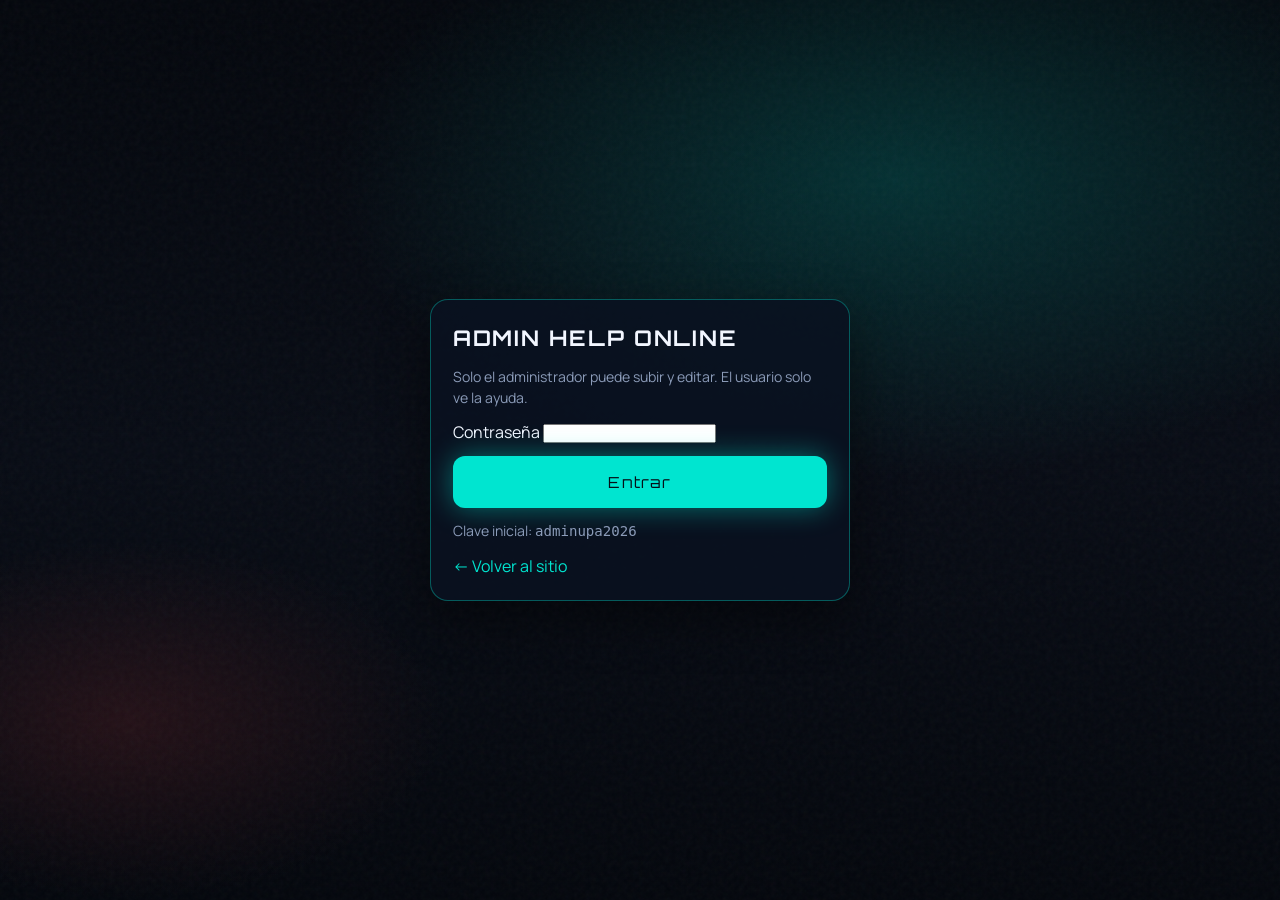
==== admin/index.html @ a43b8e7d "Admin de fichas UPA, portal seguro y catálogo dinámico Añade panel admin con alta de autos/motos/ver" ====
<!DOCTYPE html>
<html lang="es" data-theme="dark">
<head>
  <meta charset="UTF-8">
  <meta name="viewport" content="width=device-width, initial-scale=1.0">
  <meta name="robots" content="noindex,nofollow">
  <title>Admin · HELP ONLINE</title>
  <link rel="stylesheet" href="../assets/css/site.css">
  <link rel="stylesheet" href="../assets/css/admin.css">
  <script>
    (function(){try{var t=localStorage.getItem('vcdmx-theme');if(t==='warm'||t==='dark')document.documentElement.setAttribute('data-theme',t);}catch(e){}})();
  </script>
</head>
<body class="admin-body">
  <div id="loginGate" class="admin-gate">
    <form id="loginForm" class="admin-card login-card">
      <h1>ADMIN HELP ONLINE</h1>
      <p class="hint">Solo el administrador puede subir y editar. El usuario solo ve la ayuda.</p>
      <label>Contraseña
        <input type="password" id="loginPass" autocomplete="current-password" required>
      </label>
      <button type="submit" class="btn btn-primary">Entrar</button>
      <p class="hint">Clave inicial: <code>adminupa2026</code></p>
      <a class="back-quiet" href="../">← Volver al sitio</a>
    </form>
  </div>

  <div id="adminApp" class="admin-app" hidden>
    <header class="admin-top">
      <div>
        <strong>Panel administrador</strong>
        <span>Autos/Motos → marca → modelo → versión (+ fotos + EEPROM)</span>
      </div>
      <div class="admin-top-actions">
        <button type="button" id="btnExport" class="btn btn-ghost">Exportar JSON</button>
        <button type="button" id="btnLogout" class="btn btn-ghost">Salir</button>
      </div>
    </header>

    <main class="admin-grid">
      <section class="admin-card">
        <h2>Agregar / actualizar ficha</h2>
        <form id="entryForm" class="admin-form">
          <div class="form-row">
            <label>Categoría
              <select id="fCategory" required>
                <option value="autos">AUTOS</option>
                <option value="motos">MOTOS</option>
              </select>
            </label>
            <label>Marca
              <input id="fBrand" required placeholder="Ford">
            </label>
          </div>
          <div class="form-row">
            <label>Modelo
              <input id="fModel" required placeholder="Territory">
            </label>
            <label>Versión
              <input id="fVersion" required value="Base" placeholder="Base / 2022 / Otra">
            </label>
          </div>
          <div class="form-row">
            <label>EEPROM
              <input id="fEeprom" placeholder="93C56">
            </label>
            <label>Programador
              <input id="fProgrammer" value="UPA USB" placeholder="UPA USB">
            </label>
          </div>
          <label>Tipo
            <input id="fType" value="SERIAL EEPROM" placeholder="SERIAL EEPROM">
          </label>
          <label>Notas (una por línea)
            <textarea id="fNotes" rows="4" placeholder="Nota 1"></textarea>
          </label>
          <div class="photo-grid">
            <label>1 · Tablero
              <input type="file" id="pDashboard" accept="image/*">
              <img id="prevDashboard" class="preview" alt="">
            </label>
            <label>2 · Conexión
              <input type="file" id="pConnection" accept="image/*">
              <img id="prevConnection" class="preview" alt="">
            </label>
            <label>3 · Conexión encendido
              <input type="file" id="pIgnition" accept="image/*">
              <img id="prevIgnition" class="preview" alt="">
            </label>
          </div>
          <div class="form-actions">
            <button type="submit" class="btn btn-primary">Guardar en catálogo</button>
            <button type="button" id="btnClear" class="btn btn-ghost">Limpiar</button>
          </div>
          <p id="formMsg" class="form-msg" hidden></p>
        </form>
      </section>

      <section class="admin-card">
        <h2>Catálogo</h2>
        <p class="muted">Si el modelo ya existe, se agrega otra versión automáticamente.</p>
        <div id="catalogTree" class="catalog-tree"></div>
        <hr>
        <h3>Cambiar contraseña</h3>
        <form id="passForm" class="admin-form compact">
          <label>Nueva contraseña
            <input type="password" id="newPass" minlength="6" required>
          </label>
          <button type="submit" class="btn btn-ghost">Actualizar clave</button>
        </form>
        <p class="muted tiny">Exporta JSON y reemplaza <code>data/catalog.json</code> en el hosting para respaldo.</p>
      </section>
    </main>
  </div>

  <script src="../assets/js/catalog.js"></script>
  <script src="../assets/js/admin.js"></script>
</body>
</html>
---- assets/css/site.css ----
/* VELOCÍMETROS CDMX — Design System */
@import url('https://fonts.googleapis.com/css2?family=Bebas+Neue&family=Manrope:wght@400;500;600;700;800&family=Orbitron:wght@600;700;800&display=swap');

:root,
[data-theme="dark"] {
  --bg-deep: #03060c;
  --bg: #070b14;
  --bg-elevated: #0d1524;
  --bg-panel: rgba(10, 18, 32, 0.88);
  --bg-panel-solid: #101a2c;
  --line: rgba(0, 229, 208, 0.35);
  --line-strong: #00e5d0;
  --accent: #00e5d0;
  --accent-soft: rgba(0, 229, 208, 0.14);
  --accent-glow: rgba(0, 229, 208, 0.45);
  --accent-2: #ff4d4d;
  --accent-2-soft: rgba(255, 77, 77, 0.18);
  --text: #f2f6ff;
  --text-muted: #8b9bb8;
  --text-dim: #5c6b86;
  --gold: #ffd166;
  --shadow: 0 18px 50px rgba(0, 0, 0, 0.45);
  --radius: 18px;
  --radius-sm: 12px;
  --font-display: "Orbitron", "Bebas Neue", sans-serif;
  --font-body: "Manrope", system-ui, sans-serif;
  --header-grad: linear-gradient(135deg, #ffffff 0%, #c8fff8 45%, #00e5d0 100%);
  --surface-grad: linear-gradient(160deg, rgba(0, 229, 208, 0.08), transparent 55%),
    linear-gradient(180deg, #101a2c, #070b14);
  --hero-overlay: radial-gradient(ellipse 80% 60% at 70% 20%, rgba(0, 229, 208, 0.18), transparent 55%),
    radial-gradient(ellipse 50% 40% at 10% 80%, rgba(255, 77, 77, 0.12), transparent 50%),
    linear-gradient(180deg, #03060c 0%, #070b14 50%, #03060c 100%);
  --noise-opacity: 0.04;
  --scrollbar: #00e5d0;
}

[data-theme="warm"] {
  --bg-deep: #120a06;
  --bg: #1a100a;
  --bg-elevated: #26180f;
  --bg-panel: rgba(36, 22, 12, 0.9);
  --bg-panel-solid: #2a1a10;
  --line: rgba(240, 160, 75, 0.4);
  --line-strong: #f0a04b;
  --accent: #f0a04b;
  --accent-soft: rgba(240, 160, 75, 0.16);
  --accent-glow: rgba(240, 160, 75, 0.42);
  --accent-2: #e85d4c;
  --accent-2-soft: rgba(232, 93, 76, 0.2);
  --text: #fff4e8;
  --text-muted: #c4a88a;
  --text-dim: #8a6f55;
  --gold: #ffc857;
  --shadow: 0 18px 50px rgba(0, 0, 0, 0.5);
  --header-grad: linear-gradient(135deg, #fff8ef 0%, #ffd9a8 40%, #f0a04b 100%);
  --surface-grad: linear-gradient(160deg, rgba(240, 160, 75, 0.1), transparent 55%),
    linear-gradient(180deg, #2a1a10, #1a100a);
  --hero-overlay: radial-gradient(ellipse 80% 60% at 70% 15%, rgba(240, 160, 75, 0.22), transparent 55%),
    radial-gradient(ellipse 45% 35% at 15% 85%, rgba(232, 93, 76, 0.16), transparent 50%),
    linear-gradient(180deg, #120a06 0%, #1a100a 50%, #120a06 100%);
  --noise-opacity: 0.05;
  --scrollbar: #f0a04b;
}

*,
*::before,
*::after {
  box-sizing: border-box;
  margin: 0;
  padding: 0;
}

html {
  scroll-behavior: smooth;
}

body {
  min-height: 100vh;
  font-family: var(--font-body);
  background: var(--bg);
  color: var(--text);
  line-height: 1.5;
  overflow-x: hidden;
  transition: background 0.35s ease, color 0.35s ease;
}

body::before {
  content: "";
  position: fixed;
  inset: 0;
  z-index: -2;
  background: var(--hero-overlay);
  pointer-events: none;
}

body::after {
  content: "";
  position: fixed;
  inset: 0;
  z-index: -1;
  opacity: var(--noise-opacity);
  pointer-events: none;
  background-image: url("data:image/svg+xml,%3Csvg viewBox='0 0 200 200' xmlns='http://www.w3.org/2000/svg'%3E%3Cfilter id='n'%3E%3CfeTurbulence type='fractalNoise' baseFrequency='0.85' numOctaves='3' stitchTiles='stitch'/%3E%3C/filter%3E%3Crect width='100%25' height='100%25' filter='url(%23n)'/%3E%3C/svg%3E");
}

img {
  max-width: 100%;
  display: block;
}

a {
  color: inherit;
}

/* Top bar */
.topbar {
  position: sticky;
  top: 0;
  z-index: 100;
  display: flex;
  align-items: center;
  justify-content: space-between;
  flex-wrap: wrap;
  gap: 10px 12px;
  padding: 12px 18px;
  background: color-mix(in srgb, var(--bg-deep) 82%, transparent);
  backdrop-filter: blur(14px);
  border-bottom: 1px solid color-mix(in srgb, var(--line) 55%, transparent);
}

.brand-lockup {
  display: flex;
  flex-direction: row;
  align-items: center;
  gap: 12px;
  text-decoration: none;
  min-width: 0;
}

.brand-logo-wrap {
  flex-shrink: 0;
  width: 52px;
  height: 52px;
  border-radius: 14px;
  padding: 3px;
  background:
    linear-gradient(145deg, color-mix(in srgb, var(--accent) 55%, #fff), var(--accent-2)),
    var(--bg-elevated);
  box-shadow:
    0 0 0 1px color-mix(in srgb, var(--accent) 35%, transparent),
    0 0 22px var(--accent-glow);
  overflow: hidden;
}

.brand-logo {
  width: 100%;
  height: 100%;
  object-fit: cover;
  object-position: center;
  border-radius: 11px;
  background: #050505;
  display: block;
}

.brand-text {
  display: flex;
  flex-direction: column;
  gap: 2px;
  min-width: 0;
}

.brand-lockup .brand-name {
  font-family: var(--font-display);
  font-size: clamp(0.78rem, 2.2vw, 1.02rem);
  letter-spacing: 0.1em;
  background: var(--header-grad);
  -webkit-background-clip: text;
  background-clip: text;
  color: transparent;
  white-space: nowrap;
  overflow: hidden;
  text-overflow: ellipsis;
}

.brand-lockup .brand-tag {
  font-size: 0.62rem;
  letter-spacing: 0.1em;
  text-transform: uppercase;
  color: var(--text-dim);
  white-space: nowrap;
  overflow: hidden;
  text-overflow: ellipsis;
}

.topbar-controls {
  display: inline-flex;
  align-items: center;
  gap: 8px;
  flex-shrink: 0;
  margin-left: auto;
}

.theme-switch,
.lang-switch {
  display: inline-flex;
  align-items: center;
  gap: 4px;
  padding: 4px;
  border: 1px solid var(--line);
  border-radius: 999px;
  background: var(--bg-elevated);
  flex-shrink: 0;
}

.lang-switch .theme-btn {
  min-width: 40px;
  padding: 8px 10px;
}

.theme-btn {
  appearance: none;
  border: 0;
  background: transparent;
  color: var(--text-muted);
  font-family: var(--font-body);
  font-size: 0.72rem;
  font-weight: 700;
  letter-spacing: 0.08em;
  text-transform: uppercase;
  padding: 8px 12px;
  border-radius: 999px;
  cursor: pointer;
  transition: 0.25s ease;
}

.theme-btn[aria-pressed="true"] {
  background: var(--accent);
  color: #061018;
  box-shadow: 0 0 18px var(--accent-glow);
}

.theme-btn:hover:not([aria-pressed="true"]) {
  color: var(--text);
}

/* Breadcrumbs */
.breadcrumbs {
  display: flex;
  flex-wrap: wrap;
  align-items: center;
  gap: 8px 10px;
  padding: 14px 18px 0;
  max-width: 1200px;
  margin: 0 auto;
  font-size: 0.82rem;
  color: var(--text-dim);
}

.breadcrumbs a {
  color: var(--accent);
  text-decoration: none;
  font-weight: 600;
  transition: color 0.2s;
}

.breadcrumbs a:hover {
  color: var(--text);
}

.breadcrumbs .sep {
  opacity: 0.45;
  user-select: none;
}

.breadcrumbs .current {
  color: var(--text-muted);
  font-weight: 600;
}

.back-row {
  max-width: 1200px;
  margin: 10px auto 0;
  padding: 0 18px;
}

.back-link {
  display: inline-flex;
  align-items: center;
  gap: 8px;
  padding: 10px 14px;
  border-radius: 999px;
  border: 1px solid var(--line);
  background: var(--accent-soft);
  color: var(--accent);
  text-decoration: none;
  font-size: 0.85rem;
  font-weight: 700;
  letter-spacing: 0.04em;
  transition: 0.25s ease;
}

.back-link:hover {
  background: var(--accent);
  color: #061018;
  border-color: var(--accent);
}

/* Page shell */
.page {
  width: min(1100px, calc(100% - 32px));
  margin: 0 auto;
  padding: 28px 0 48px;
}

.page-hero {
  text-align: center;
  margin-bottom: 28px;
  animation: rise 0.7s ease both;
}

.page-hero .eyebrow {
  display: inline-block;
  margin-bottom: 10px;
  font-size: 0.75rem;
  letter-spacing: 0.28em;
  text-transform: uppercase;
  color: var(--accent);
}

.page-hero h1 {
  font-family: var(--font-display);
  font-size: clamp(2.4rem, 8vw, 4.6rem);
  letter-spacing: 0.08em;
  line-height: 0.95;
  background: var(--header-grad);
  -webkit-background-clip: text;
  background-clip: text;
  color: transparent;
}

.page-hero p {
  margin-top: 12px;
  color: var(--text-muted);
  font-size: clamp(0.95rem, 2.5vw, 1.1rem);
  max-width: 36rem;
  margin-left: auto;
  margin-right: auto;
}

/* Home specific */
.home-hero {
  position: relative;
  min-height: min(78vh, 720px);
  display: grid;
  align-items: end;
  overflow: hidden;
  border-bottom: 1px solid color-mix(in srgb, var(--line) 50%, transparent);
}

.home-hero-media {
  position: absolute;
  inset: 0;
  z-index: 0;
}

.home-hero-media img {
  width: 100%;
  height: 100%;
  object-fit: cover;
  object-position: center 35%;
  filter: saturate(1.05) contrast(1.05);
  transform: scale(1.04);
  animation: kenburns 18s ease-in-out infinite alternate;
}

.home-hero-media::after {
  content: "";
  position: absolute;
  inset: 0;
  background:
    linear-gradient(90deg, color-mix(in srgb, var(--bg-deep) 92%, transparent) 0%, color-mix(in srgb, var(--bg-deep) 35%, transparent) 48%, color-mix(in srgb, var(--bg-deep) 75%, transparent) 100%),
    linear-gradient(180deg, transparent 20%, var(--bg-deep) 100%);
}

.home-hero-content {
  position: relative;
  z-index: 1;
  width: min(1100px, calc(100% - 32px));
  margin: 0 auto;
  padding: 48px 0 40px;
  animation: rise 0.85s ease both;
}

.home-hero-content .brand-mega {
  font-family: var(--font-display);
  font-size: clamp(2.6rem, 9vw, 5.2rem);
  letter-spacing: 0.06em;
  line-height: 0.92;
  background: var(--header-grad);
  -webkit-background-clip: text;
  background-clip: text;
  color: transparent;
  margin-bottom: 14px;
}

.home-hero-content .lead {
  max-width: 28rem;
  color: var(--text-muted);
  font-size: clamp(1rem, 2.4vw, 1.15rem);
  margin-bottom: 26px;
}

.cta-row {
  display: flex;
  flex-wrap: wrap;
  gap: 12px;
}

.btn {
  display: inline-flex;
  align-items: center;
  justify-content: center;
  gap: 10px;
  min-height: 52px;
  padding: 0 22px;
  border-radius: 14px;
  border: 1px solid transparent;
  text-decoration: none;
  font-family: var(--font-display);
  font-size: 0.95rem;
  letter-spacing: 0.14em;
  cursor: pointer;
  transition: 0.28s ease;
}

.btn-primary {
  background: var(--accent);
  color: #061018;
  box-shadow: 0 0 28px var(--accent-glow);
}

.btn-primary:hover {
  transform: translateY(-2px) scale(1.02);
  filter: brightness(1.05);
}

.btn-ghost {
  background: transparent;
  border-color: var(--line);
  color: var(--text);
}

.btn-ghost:hover {
  border-color: var(--accent);
  color: var(--accent);
  background: var(--accent-soft);
}

/* Search */
.toolbar {
  display: flex;
  flex-wrap: wrap;
  gap: 12px;
  align-items: center;
  justify-content: space-between;
  margin-bottom: 18px;
}

.search-wrap {
  position: relative;
  flex: 1 1 240px;
  max-width: 420px;
}

.search-wrap input {
  width: 100%;
  min-height: 48px;
  padding: 12px 14px 12px 42px;
  border-radius: 14px;
  border: 1px solid var(--line);
  background: var(--bg-panel);
  color: var(--text);
  font-family: var(--font-body);
  font-size: 0.95rem;
  outline: none;
  transition: 0.25s ease;
}

.search-wrap input:focus {
  border-color: var(--accent);
  box-shadow: 0 0 0 3px var(--accent-soft);
}

.search-wrap .icon {
  position: absolute;
  left: 14px;
  top: 50%;
  transform: translateY(-50%);
  color: var(--text-dim);
  pointer-events: none;
}

.count-chip {
  font-size: 0.8rem;
  color: var(--text-dim);
  letter-spacing: 0.06em;
}

/* Menu grids */
.menu-grid {
  display: grid;
  grid-template-columns: repeat(auto-fill, minmax(min(100%, 220px), 1fr));
  gap: 14px;
}

.menu-card {
  position: relative;
  display: flex;
  flex-direction: column;
  justify-content: space-between;
  min-height: 110px;
  padding: 20px 18px;
  text-decoration: none;
  border-radius: var(--radius);
  border: 1px solid var(--line);
  background: var(--surface-grad);
  box-shadow: var(--shadow);
  overflow: hidden;
  transition: 0.3s ease;
  animation: rise 0.55s ease both;
}

.menu-card::before {
  content: "";
  position: absolute;
  top: 0;
  left: 0;
  width: 28px;
  height: 28px;
  border-top: 2px solid var(--accent-2);
  border-left: 2px solid var(--accent-2);
  opacity: 0.85;
}

.menu-card::after {
  content: "";
  position: absolute;
  right: 0;
  bottom: 0;
  width: 28px;
  height: 28px;
  border-right: 2px solid var(--accent);
  border-bottom: 2px solid var(--accent);
  opacity: 0.7;
}

.menu-card:hover,
.menu-card:focus-visible {
  transform: translateY(-4px);
  border-color: var(--line-strong);
  box-shadow: 0 0 0 1px var(--accent), 0 16px 40px var(--accent-glow);
}

.menu-card .label {
  font-family: var(--font-display);
  font-size: clamp(1.15rem, 3vw, 1.45rem);
  letter-spacing: 0.1em;
  color: var(--text);
}

.menu-card .meta {
  margin-top: 10px;
  font-size: 0.78rem;
  letter-spacing: 0.12em;
  text-transform: uppercase;
  color: var(--accent);
}

.menu-card.is-disabled {
  opacity: 0.55;
  cursor: default;
  pointer-events: none;
}

.menu-card.is-hidden {
  display: none;
}

.home-sections {
  width: min(1100px, calc(100% - 32px));
  margin: 0 auto;
  padding: 40px 0 20px;
}

.section-block {
  margin-bottom: 36px;
  animation: rise 0.7s ease both;
}

.section-block h2 {
  font-family: var(--font-display);
  font-size: clamp(1.3rem, 3.5vw, 1.8rem);
  letter-spacing: 0.12em;
  margin-bottom: 8px;
}

.section-block > p {
  color: var(--text-muted);
  margin-bottom: 18px;
  max-width: 40rem;
}

.info-strip {
  display: grid;
  grid-template-columns: repeat(auto-fit, minmax(180px, 1fr));
  gap: 12px;
  margin-top: 8px;
}

.info-item {
  padding: 18px 16px;
  border-radius: var(--radius-sm);
  border: 1px solid color-mix(in srgb, var(--line) 70%, transparent);
  background: var(--bg-panel);
}

.info-item strong {
  display: block;
  font-family: var(--font-display);
  letter-spacing: 0.1em;
  font-size: 0.95rem;
  color: var(--accent);
  margin-bottom: 6px;
}

.info-item span {
  color: var(--text-muted);
  font-size: 0.9rem;
}

.empty-state {
  display: none;
  text-align: center;
  padding: 36px 16px;
  color: var(--text-muted);
  border: 1px dashed var(--line);
  border-radius: var(--radius);
}

.empty-state.visible {
  display: block;
}

/* Site footer / maker credit */
.site-footer {
  margin-top: auto;
  padding: 28px 18px 40px;
  color: var(--text-dim);
  font-size: 0.82rem;
  border-top: 1px solid color-mix(in srgb, var(--line) 40%, transparent);
}

.site-footer a {
  color: var(--accent);
  text-decoration: none;
}

.maker-credit {
  width: min(720px, 100%);
  margin: 0 auto;
  display: flex;
  align-items: center;
  justify-content: center;
  gap: 16px;
  padding: 18px 16px;
  border-radius: 20px;
  border: 1px solid color-mix(in srgb, var(--line) 65%, transparent);
  background:
    radial-gradient(circle at 20% 20%, color-mix(in srgb, var(--accent) 16%, transparent), transparent 45%),
    radial-gradient(circle at 85% 80%, color-mix(in srgb, var(--accent-2) 14%, transparent), transparent 40%),
    var(--bg-panel);
  box-shadow: var(--shadow);
  text-align: left;
}

.maker-logo {
  width: clamp(88px, 18vw, 120px);
  height: auto;
  border-radius: 16px;
  background: #050505;
  box-shadow:
    0 0 0 1px color-mix(in srgb, var(--accent) 30%, transparent),
    0 0 28px var(--accent-glow);
  flex-shrink: 0;
}

.maker-copy {
  min-width: 0;
}

.maker-eyebrow {
  font-size: 0.72rem;
  letter-spacing: 0.18em;
  text-transform: uppercase;
  color: var(--accent);
  margin-bottom: 4px;
}

.maker-name {
  font-family: var(--font-display);
  font-size: clamp(0.95rem, 2.6vw, 1.25rem);
  letter-spacing: 0.06em;
  color: var(--text);
  line-height: 1.15;
  margin-bottom: 6px;
}

.maker-note {
  color: var(--text-muted);
  font-size: 0.78rem;
  line-height: 1.4;
}


.maker-credit--hero {
  width: min(820px, 100%);
  margin-top: 8px;
  padding: 22px 18px;
}

.maker-credit--hero .maker-logo {
  width: clamp(110px, 22vw, 150px);
}

.maker-spotlight strong {
  color: var(--accent);
}

/* Home maker seal */
.maker-seal {
  display: inline-flex;
  align-items: center;
  gap: 12px;
  margin-bottom: 16px;
  padding: 8px 14px 8px 8px;
  border-radius: 999px;
  border: 1px solid color-mix(in srgb, var(--line) 70%, transparent);
  background: color-mix(in srgb, var(--bg-deep) 72%, transparent);
  backdrop-filter: blur(10px);
  box-shadow: 0 0 24px var(--accent-glow);
  animation: rise 0.7s ease both;
}

.maker-seal img {
  width: 44px;
  height: 44px;
  border-radius: 50%;
  object-fit: cover;
  background: #050505;
  box-shadow: 0 0 0 2px color-mix(in srgb, var(--accent) 50%, transparent);
}

.maker-seal span {
  font-size: 0.72rem;
  font-weight: 700;
  letter-spacing: 0.12em;
  text-transform: uppercase;
  color: var(--text);
  max-width: 16rem;
}

.side-logo--img {
  display: inline-block;
  width: clamp(72px, 12vw, 110px);
  padding: 0;
  border: 0;
  background: transparent;
  box-shadow: none;
}

.side-logo--img img {
  width: 100%;
  height: auto;
  border-radius: 16px;
  background: #050505;
  box-shadow:
    0 0 0 1px color-mix(in srgb, var(--accent) 35%, transparent),
    0 0 24px var(--accent-glow);
}

/* Detail / tech page extras used by MT-09 */
.detail-shell {
  width: min(1400px, calc(100% - 24px));
  margin: 0 auto;
  padding-bottom: 40px;
}

.detail-header {
  position: relative;
  text-align: center;
  padding: 18px 8px 22px;
}

.detail-header .side-logo {
  position: absolute;
  left: 0;
  top: 8px;
  font-family: var(--font-display);
  font-size: clamp(0.85rem, 2vw, 1.15rem);
  letter-spacing: 0.08em;
  line-height: 1.05;
  text-align: left;
  color: var(--text);
  text-decoration: none;
}

.detail-header .brand-mark {
  position: absolute;
  right: 0;
  top: 0;
}

.detail-header .brand-mark img {
  width: clamp(72px, 12vw, 118px);
  height: auto;
  filter: drop-shadow(0 0 12px var(--accent-glow));
}

.detail-header h1 {
  font-family: var(--font-display);
  font-size: clamp(2rem, 7vw, 4.8rem);
  letter-spacing: 0.08em;
  background: var(--header-grad);
  -webkit-background-clip: text;
  background-clip: text;
  color: transparent;
  padding: 0 90px;
}

.detail-header .subtitle {
  margin-top: 8px;
  color: var(--accent);
  letter-spacing: 0.28em;
  font-size: clamp(0.7rem, 2vw, 0.95rem);
}

.detail-main {
  display: grid;
  grid-template-columns: minmax(240px, 320px) 1fr;
  gap: 18px;
  align-items: stretch;
}

.tech-stack {
  display: flex;
  flex-direction: column;
  gap: 14px;
}

.tech-card {
  position: relative;
  padding: 20px 18px;
  border-radius: var(--radius);
  border: 1px solid var(--line);
  background: var(--bg-panel);
  box-shadow: var(--shadow);
}

.tech-card::before,
.tech-card::after {
  content: "";
  position: absolute;
  width: 22px;
  height: 22px;
}

.tech-card::before {
  top: -1px;
  left: -1px;
  border-top: 2px solid var(--accent-2);
  border-left: 2px solid var(--accent-2);
}

.tech-card::after {
  right: -1px;
  bottom: -1px;
  border-right: 2px solid var(--accent);
  border-bottom: 2px solid var(--accent);
}

.tech-card h2 {
  font-family: var(--font-display);
  font-size: clamp(1rem, 2vw, 1.25rem);
  letter-spacing: 0.1em;
  margin-bottom: 8px;
}

.tech-card .value {
  color: var(--gold);
  font-family: var(--font-display);
  font-size: clamp(1.1rem, 2.4vw, 1.55rem);
  letter-spacing: 0.06em;
  text-shadow: 0 0 18px color-mix(in srgb, var(--gold) 45%, transparent);
}

.tech-card.notes ul {
  list-style: none;
  margin-top: 6px;
}

.tech-card.notes li {
  position: relative;
  padding-left: 14px;
  margin: 8px 0;
  color: var(--text-muted);
  font-size: 0.92rem;
}

.tech-card.notes li::before {
  content: "▸";
  position: absolute;
  left: 0;
  color: var(--accent);
}

.slider-shell {
  position: relative;
  border-radius: 22px;
  border: 1px solid var(--line);
  background: var(--bg-elevated);
  overflow: hidden;
  min-height: 420px;
  box-shadow: 0 0 30px var(--accent-glow);
}

.slider-shell::before,
.slider-shell::after {
  content: "";
  position: absolute;
  width: 42px;
  height: 42px;
  z-index: 4;
  pointer-events: none;
}

.slider-shell::before {
  top: 0;
  left: 0;
  border-top: 3px solid var(--accent-2);
  border-left: 3px solid var(--accent-2);
}

.slider-shell::after {
  right: 0;
  bottom: 0;
  border-right: 3px solid var(--accent);
  border-bottom: 3px solid var(--accent);
}

.slider-track {
  display: flex;
  transition: transform 0.55s cubic-bezier(0.22, 1, 0.36, 1);
  height: 100%;
}

.slide {
  min-width: 100%;
  height: clamp(320px, 52vw, 560px);
  display: flex;
  align-items: center;
  justify-content: center;
  padding: 18px;
}

.slide img {
  width: 100%;
  height: 100%;
  object-fit: contain;
  cursor: zoom-in;
  filter: drop-shadow(0 0 24px var(--accent-glow));
  transition: transform 0.3s ease;
}

.slide img:hover {
  transform: scale(1.02);
}

.slider-arrow {
  position: absolute;
  top: 50%;
  transform: translateY(-50%);
  z-index: 5;
  width: 52px;
  height: 52px;
  border-radius: 50%;
  border: 1px solid var(--accent-2);
  background: color-mix(in srgb, var(--bg-deep) 85%, transparent);
  color: var(--accent-2);
  font-size: 1.6rem;
  cursor: pointer;
  transition: 0.25s ease;
}

.slider-arrow:hover {
  background: var(--accent);
  color: #061018;
  border-color: var(--accent);
}

.slider-arrow.prev { left: 12px; }
.slider-arrow.next { right: 12px; }

.slider-dots {
  position: absolute;
  left: 0;
  right: 0;
  bottom: 14px;
  display: flex;
  justify-content: center;
  gap: 10px;
  z-index: 5;
}

.slider-dots button {
  width: 11px;
  height: 11px;
  border-radius: 50%;
  border: 0;
  background: color-mix(in srgb, var(--accent) 35%, transparent);
  cursor: pointer;
  padding: 0;
}

.slider-dots button.active {
  background: var(--accent);
  box-shadow: 0 0 12px var(--accent-glow);
  transform: scale(1.2);
}

.feature-row {
  display: grid;
  grid-template-columns: repeat(4, 1fr);
  gap: 14px;
  margin-top: 18px;
}

.feature-box {
  padding: 22px 16px;
  border-radius: var(--radius);
  border: 1px solid var(--line);
  background: var(--surface-grad);
  text-align: center;
  min-height: 120px;
  display: flex;
  flex-direction: column;
  justify-content: center;
  gap: 8px;
}

.feature-box h3 {
  font-family: var(--font-display);
  font-size: clamp(0.95rem, 2vw, 1.25rem);
  letter-spacing: 0.08em;
}

.feature-box p {
  color: var(--gold);
  font-weight: 700;
  font-size: clamp(0.95rem, 1.8vw, 1.2rem);
}

/* Modal */
.modal {
  display: none;
  position: fixed;
  inset: 0;
  z-index: 2000;
  background: rgba(0, 0, 0, 0.92);
  align-items: center;
  justify-content: center;
  padding: 20px;
}

.modal.open {
  display: flex;
}

.modal img {
  max-width: min(96vw, 1200px);
  max-height: 90vh;
  object-fit: contain;
  filter: drop-shadow(0 0 30px var(--accent-glow));
}

.modal-close {
  position: absolute;
  top: 16px;
  right: 22px;
  border: 0;
  background: transparent;
  color: var(--text);
  font-size: 2.8rem;
  line-height: 1;
  cursor: pointer;
}

/* Scrollbar */
::-webkit-scrollbar { width: 10px; }
::-webkit-scrollbar-track { background: var(--bg-deep); }
::-webkit-scrollbar-thumb {
  background: var(--scrollbar);
  border-radius: 8px;
}

@keyframes rise {
  from {
    opacity: 0;
    transform: translateY(16px);
  }
  to {
    opacity: 1;
    transform: translateY(0);
  }
}

@keyframes kenburns {
  from { transform: scale(1.04) translate3d(0, 0, 0); }
  to { transform: scale(1.1) translate3d(-1.5%, -1%, 0); }
}

@media (max-width: 960px) {
  .detail-main {
    grid-template-columns: 1fr;
  }

  .feature-row {
    grid-template-columns: 1fr 1fr;
  }

  .detail-header .side-logo,
  .detail-header .brand-mark {
    position: static;
    display: block;
    margin: 0 auto 10px;
  }

  .detail-header .side-logo {
    text-align: center;
  }

  .detail-header h1 {
    padding: 0;
  }
}

@media (max-width: 640px) {
  .topbar {
    padding: 10px 12px;
    gap: 8px;
  }

  .brand-lockup .brand-name {
    font-size: 0.78rem;
    letter-spacing: 0.08em;
  }

  .brand-lockup .brand-tag {
    font-size: 0.58rem;
    letter-spacing: 0.14em;
  }

  .theme-btn {
    padding: 7px 9px;
    font-size: 0.65rem;
  }

  .page {
    width: min(100% - 24px, 1100px);
    padding-top: 20px;
  }

  .home-hero {
    min-height: 68vh;
  }

  .menu-grid {
    grid-template-columns: 1fr;
  }

  .feature-row {
    grid-template-columns: 1fr;
  }

  .slider-arrow {
    width: 42px;
    height: 42px;
    font-size: 1.25rem;
  }

  .slider-shell {
    min-height: 0;
  }

  .slide {
    height: 280px;
    padding: 10px;
  }

  .cta-row {
    flex-direction: column;
  }

  .cta-row .btn {
    width: 100%;
  }

  .brand-logo-wrap {
    width: 44px;
    height: 44px;
    border-radius: 12px;
  }

  .topbar-controls {
    gap: 6px;
  }

  .lang-switch .theme-btn {
    min-width: 34px;
    padding-left: 8px;
    padding-right: 8px;
  }


  .maker-credit {
    flex-direction: column;
    text-align: center;
  }

  .maker-seal span {
    max-width: 11rem;
    font-size: 0.62rem;
  }

  .side-logo--img {
    width: 84px;
  }
}

@media (prefers-reduced-motion: reduce) {
  *,
  *::before,
  *::after {
    animation: none !important;
    transition: none !important;
  }
}


/* Aggressive dual gauges hero */
.home-hero-media.gauges-bg {
  display: grid;
  grid-template-columns: 1fr 1fr;
  place-items: center;
  gap: 4vw;
  padding: 4vh 6vw;
  background:
    radial-gradient(circle at 20% 40%, color-mix(in srgb, var(--accent) 18%, transparent), transparent 45%),
    radial-gradient(circle at 80% 35%, color-mix(in srgb, var(--accent-2) 16%, transparent), transparent 42%),
    linear-gradient(160deg, var(--bg-deep), var(--bg));
}
.home-hero-media.gauges-bg img { display: none; }
.gauge { width: min(42vw, 340px); animation: gaugePulse 4.5s ease-in-out infinite alternate; }
.gauge-right { animation-delay: 0.8s; }
.gauge-ring { fill: none; stroke: color-mix(in srgb, var(--accent) 35%, transparent); stroke-width: 6; }
.gauge-face { fill: color-mix(in srgb, var(--bg-elevated) 90%, #000); stroke: var(--line); stroke-width: 2; }
.gauge-arc { stroke: var(--accent); stroke-width: 10; stroke-linecap: round; filter: drop-shadow(0 0 10px var(--accent-glow)); }
.gauge-arc.hot { stroke: var(--accent-2); filter: drop-shadow(0 0 12px color-mix(in srgb, var(--accent-2) 55%, transparent)); }
.gauge-needle { stroke: var(--accent); stroke-width: 5; stroke-linecap: round; transform-origin: 100px 100px; }
.gauge-needle.hot { stroke: #ff6b4a; }
.gauge-hub { fill: var(--text); }
.gauge-label { fill: var(--text-muted); font-size: 14px; font-family: Orbitron, sans-serif; letter-spacing: 2px; }
@keyframes gaugePulse {
  from { transform: translateY(0) scale(1); filter: saturate(1); }
  to { transform: translateY(-8px) scale(1.03); filter: saturate(1.15); }
}
.version-row { display: flex; flex-wrap: wrap; gap: 8px; margin-top: 12px; justify-content: center; }
.version-chip {
  border: 1px solid var(--line);
  border-radius: 999px;
  padding: 6px 12px;
  text-decoration: none;
  color: var(--text-muted);
  font-size: 0.8rem;
  letter-spacing: 0.06em;
}
.version-chip.is-active, .version-chip:hover { border-color: var(--accent); color: var(--accent); background: var(--accent-soft); }
.admin-entry { margin-top: 14px; text-align: center; font-size: 0.78rem; color: var(--text-dim); }
.admin-entry a { color: var(--text-dim); }
body.is-portal .brand-lockup .brand-name,
body.is-portal .brand-lockup .brand-tag,
body.is-portal .maker-credit,
body.is-portal .maker-seal { display: none !important; }
body.is-portal .brand-lockup::after { content: "UPA HELP"; font-family: var(--font-display); letter-spacing: 0.12em; }
@media (max-width: 700px) {
  .home-hero-media.gauges-bg { grid-template-columns: 1fr 1fr; gap: 2vw; padding-top: 10vh; }
  .gauge { width: min(44vw, 200px); }
}

.home-hero-media.gauges-bg::after {
  background:
    linear-gradient(90deg, color-mix(in srgb, var(--bg-deep) 78%, transparent) 0%, transparent 40%, transparent 60%, color-mix(in srgb, var(--bg-deep) 70%, transparent) 100%),
    linear-gradient(180deg, transparent 35%, var(--bg-deep) 100%);
}
.gauge-arc.hot { stroke: var(--accent-2); filter: drop-shadow(0 0 12px color-mix(in srgb, var(--accent-2) 55%, transparent)); }
.gauge-needle.hot { stroke: #ff6b4a; }
---- assets/css/admin.css ----
.admin-body { min-height: 100vh; background: var(--bg); color: var(--text); }
.admin-gate { min-height: 100vh; display: grid; place-items: center; padding: 24px; }
.admin-card { background: var(--bg-panel); border: 1px solid var(--line); border-radius: 18px; padding: 22px; box-shadow: var(--shadow); }
.login-card { width: min(420px, 100%); display: grid; gap: 12px; }
.login-card h1 { font-family: var(--font-display); letter-spacing: 0.08em; font-size: 1.35rem; }
.hint, .muted { color: var(--text-muted); font-size: 0.88rem; }
.tiny { font-size: 0.8rem; }
.back-quiet { color: var(--accent); text-decoration: none; }
.admin-app { width: min(1100px, calc(100% - 24px)); margin: 0 auto; padding: 20px 0 48px; }
.admin-top { display: flex; justify-content: space-between; gap: 16px; align-items: flex-start; margin-bottom: 18px; }
.admin-top strong { display: block; font-family: var(--font-display); letter-spacing: 0.08em; }
.admin-top span { color: var(--text-muted); font-size: 0.9rem; }
.admin-top-actions { display: flex; gap: 8px; flex-wrap: wrap; }
.admin-grid { display: grid; grid-template-columns: 1.2fr 0.8fr; gap: 16px; }
.admin-form { display: grid; gap: 12px; }
.admin-form.compact { gap: 8px; }
.admin-form label { display: grid; gap: 6px; font-size: 0.85rem; color: var(--text-muted); }
.admin-form input, .admin-form select, .admin-form textarea {
  width: 100%; border: 1px solid var(--line); border-radius: 12px; background: var(--bg-elevated);
  color: var(--text); padding: 10px 12px; font: inherit;
}
.form-row { display: grid; grid-template-columns: 1fr 1fr; gap: 12px; }
.photo-grid { display: grid; grid-template-columns: repeat(3, 1fr); gap: 10px; }
.preview { display: none; width: 100%; max-height: 120px; object-fit: cover; border-radius: 10px; margin-top: 8px; border: 1px solid var(--line); }
.preview.show { display: block; }
.form-actions { display: flex; gap: 10px; flex-wrap: wrap; }
.form-msg { color: var(--accent); font-weight: 700; }
.catalog-tree { display: grid; gap: 10px; max-height: 520px; overflow: auto; }
.tree-brand { border: 1px solid var(--line); border-radius: 12px; padding: 10px 12px; background: var(--bg-elevated); }
.tree-brand strong { font-family: var(--font-display); letter-spacing: 0.06em; }
.tree-model { margin: 8px 0 0 10px; padding-left: 10px; border-left: 2px solid var(--line); }
.tree-version { margin-top: 6px; font-size: 0.88rem; color: var(--text-muted); }
.tree-version a { color: var(--accent); }
.btn { display: inline-flex; align-items: center; justify-content: center; border-radius: 12px; border: 1px solid transparent; padding: 10px 14px; font-family: var(--font-display); letter-spacing: 0.08em; cursor: pointer; text-decoration: none; }
.btn-primary { background: var(--accent); color: #061018; }
.btn-ghost { background: transparent; border-color: var(--line); color: var(--text); }
@media (max-width: 900px) {
  .admin-grid, .form-row, .photo-grid { grid-template-columns: 1fr; }
}
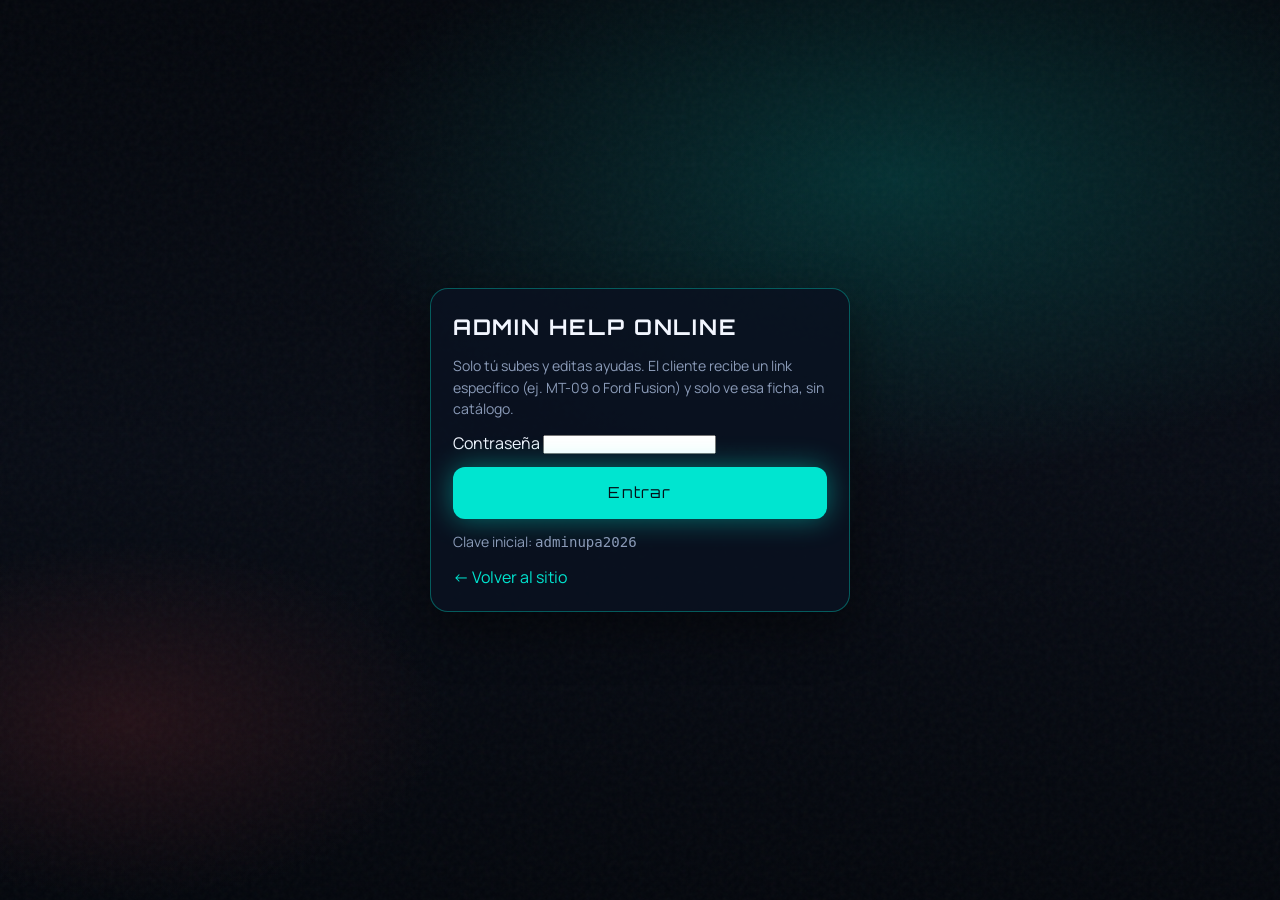
==== commit 3b93e9d7: "Ayuda bloqueada por enlace: el cliente solo ve esa ficha - Página /ayuda/ con link específico (sin c" ====
--- a/admin/index.html
+++ b/admin/index.html
@@ -15,7 +15,7 @@
   <div id="loginGate" class="admin-gate">
     <form id="loginForm" class="admin-card login-card">
       <h1>ADMIN HELP ONLINE</h1>
-      <p class="hint">Solo el administrador puede subir y editar. El usuario solo ve la ayuda.</p>
+      <p class="hint">Solo tú subes y editas ayudas. El cliente recibe un link específico (ej. MT-09 o Ford Fusion) y solo ve esa ficha, sin catálogo.</p>
       <label>Contraseña
         <input type="password" id="loginPass" autocomplete="current-password" required>
       </label>
@@ -98,7 +98,7 @@
 
       <section class="admin-card">
         <h2>Catálogo</h2>
-        <p class="muted">Si el modelo ya existe, se agrega otra versión automáticamente.</p>
+        <p class="muted">Usa <strong>Copiar link cliente</strong> para enviar solo esa ficha (sin acceso a otras ayudas).</p>
         <div id="catalogTree" class="catalog-tree"></div>
         <hr>
         <h3>Cambiar contraseña</h3>
--- a/assets/css/admin.css
+++ b/assets/css/admin.css
@@ -31,9 +31,40 @@
 .tree-model { margin: 8px 0 0 10px; padding-left: 10px; border-left: 2px solid var(--line); }
 .tree-version { margin-top: 6px; font-size: 0.88rem; color: var(--text-muted); }
 .tree-version a { color: var(--accent); }
+.copy-help {
+  margin-left: 6px;
+  border: 1px solid var(--line);
+  background: var(--bg-panel);
+  color: var(--text);
+  border-radius: 8px;
+  padding: 2px 8px;
+  font: inherit;
+  font-size: 0.8rem;
+  cursor: pointer;
+}
+.copy-help:hover { border-color: var(--accent); color: var(--accent); }
 .btn { display: inline-flex; align-items: center; justify-content: center; border-radius: 12px; border: 1px solid transparent; padding: 10px 14px; font-family: var(--font-display); letter-spacing: 0.08em; cursor: pointer; text-decoration: none; }
 .btn-primary { background: var(--accent); color: #061018; }
 .btn-ghost { background: transparent; border-color: var(--line); color: var(--text); }
 @media (max-width: 900px) {
   .admin-grid, .form-row, .photo-grid { grid-template-columns: 1fr; }
 }
+
+/* aliases for current admin markup */
+.admin-top { display:flex; justify-content:space-between; gap:16px; align-items:flex-start; margin-bottom:18px; }
+.admin-top-actions { display:flex; gap:8px; flex-wrap:wrap; }
+.form-row { display:grid; grid-template-columns:1fr 1fr; gap:12px; }
+.photo-grid { display:grid; grid-template-columns:repeat(3,1fr); gap:10px; }
+.form-actions { display:flex; gap:10px; flex-wrap:wrap; }
+.form-msg { color:var(--accent); font-weight:700; }
+.catalog-tree { display:grid; gap:10px; max-height:520px; overflow:auto; }
+.tree-brand { border:1px solid var(--line); border-radius:12px; padding:10px 12px; background:var(--bg-elevated); }
+.tree-model { margin:8px 0 0 10px; padding-left:10px; border-left:2px solid var(--line); }
+.tree-version { margin-top:6px; font-size:0.88rem; color:var(--text-muted); }
+.tree-version a { color:var(--accent); }
+.muted { color:var(--text-muted); font-size:0.9rem; }
+.tiny { font-size:0.8rem; }
+.back-quiet { color:var(--accent); text-decoration:none; }
+.hint { color:var(--text-muted); font-size:0.88rem; }
+.preview.show, .preview[src] { display:block; }
+@media (max-width:900px){ .form-row,.photo-grid{grid-template-columns:1fr;} }
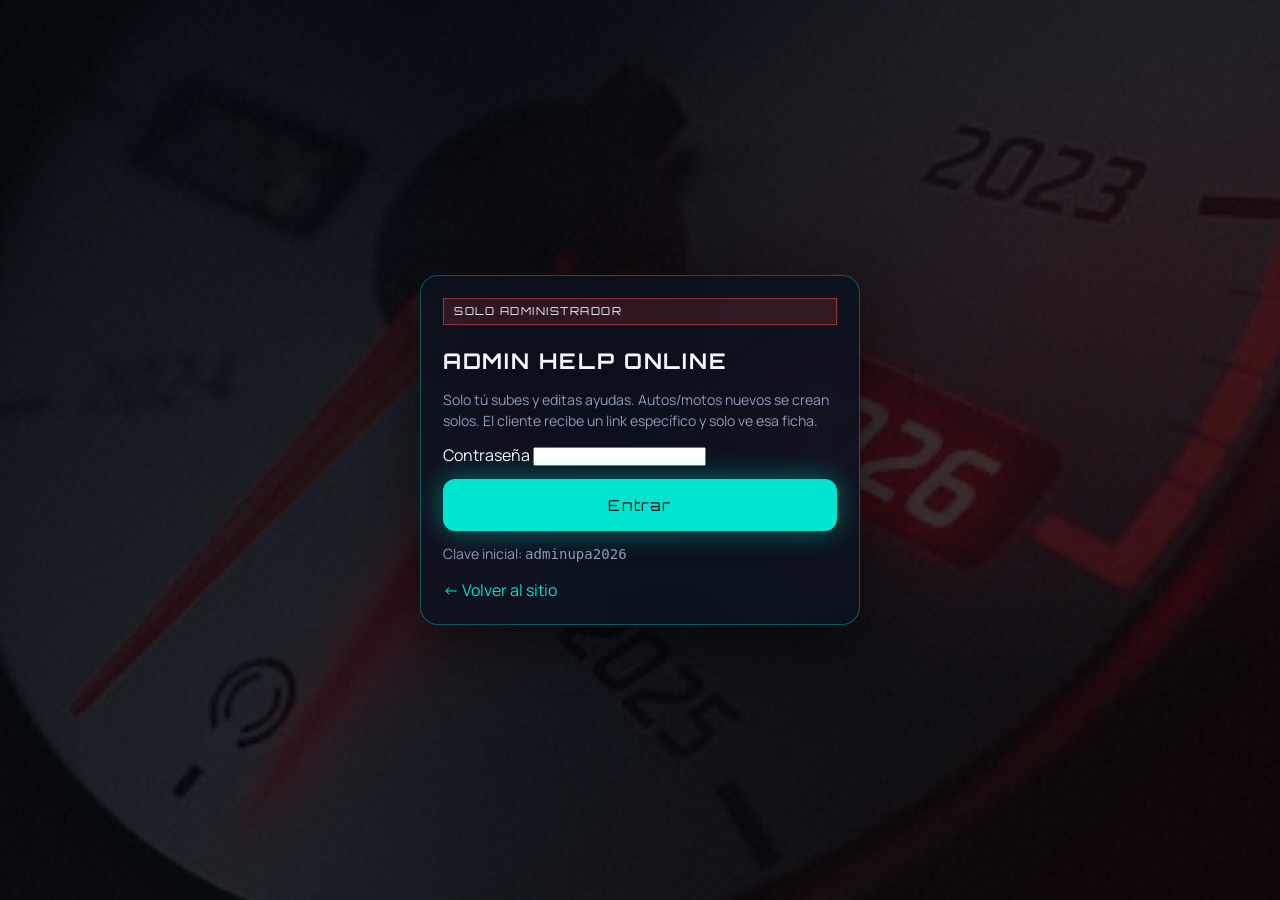
==== commit 023634f5: "Admin de subida rápida y hero con velocímetro 2026 - Fondo lux con la imagen del velocímetro en home" ====
--- a/admin/index.html
+++ b/admin/index.html
@@ -12,10 +12,15 @@
   </script>
 </head>
 <body class="admin-body">
+  <div class="admin-bg" aria-hidden="true">
+    <img src="../assets/img/velocimetro-2026.jpg" alt="">
+  </div>
+
   <div id="loginGate" class="admin-gate">
     <form id="loginForm" class="admin-card login-card">
+      <p class="admin-badge">SOLO ADMINISTRADOR</p>
       <h1>ADMIN HELP ONLINE</h1>
-      <p class="hint">Solo tú subes y editas ayudas. El cliente recibe un link específico (ej. MT-09 o Ford Fusion) y solo ve esa ficha, sin catálogo.</p>
+      <p class="hint">Solo tú subes y editas ayudas. Autos/motos nuevos se crean solos. El cliente recibe un link específico y solo ve esa ficha.</p>
       <label>Contraseña
         <input type="password" id="loginPass" autocomplete="current-password" required>
       </label>
@@ -28,8 +33,9 @@
   <div id="adminApp" class="admin-app" hidden>
     <header class="admin-top">
       <div>
-        <strong>Panel administrador</strong>
-        <span>Autos/Motos → marca → modelo → versión (+ fotos + EEPROM)</span>
+        <p class="admin-badge">PANEL ADMINISTRADOR</p>
+        <strong>Subida rápida de ayudas</strong>
+        <span>Autos/Motos → marca → modelo → versión · fotos en orden 1·2·3 · EEPROM editable</span>
       </div>
       <div class="admin-top-actions">
         <button type="button" id="btnExport" class="btn btn-ghost">Exportar JSON</button>
@@ -39,7 +45,8 @@
 
     <main class="admin-grid">
       <section class="admin-card">
-        <h2>Agregar / actualizar ficha</h2>
+        <h2 id="formTitle">Nueva ayuda / editar</h2>
+        <p class="muted tiny">Marca o modelo nuevos se crean en automático. Si el modelo ya existe, se agrega otra versión.</p>
         <form id="entryForm" class="admin-form">
           <div class="form-row">
             <label>Categoría
@@ -49,20 +56,22 @@
               </select>
             </label>
             <label>Marca
-              <input id="fBrand" required placeholder="Ford">
+              <input id="fBrand" required placeholder="Ford / Yamaha">
             </label>
           </div>
           <div class="form-row">
             <label>Modelo
-              <input id="fModel" required placeholder="Territory">
+              <input id="fModel" required placeholder="Fusion / MT-09">
             </label>
             <label>Versión
               <input id="fVersion" required value="Base" placeholder="Base / 2022 / Otra">
             </label>
           </div>
+
+          <h3 class="admin-sub">Datos técnicos (editables)</h3>
           <div class="form-row">
-            <label>EEPROM
-              <input id="fEeprom" placeholder="93C56">
+            <label>Memoria / EEPROM
+              <input id="fEeprom" placeholder="93C56 / 93C86 × 16">
             </label>
             <label>Programador
               <input id="fProgrammer" value="UPA USB" placeholder="UPA USB">
@@ -72,24 +81,46 @@
             <input id="fType" value="SERIAL EEPROM" placeholder="SERIAL EEPROM">
           </label>
           <label>Notas (una por línea)
-            <textarea id="fNotes" rows="4" placeholder="Nota 1"></textarea>
+            <textarea id="fNotes" rows="3" placeholder="Nota 1"></textarea>
           </label>
+
+          <h3 class="admin-sub">Fotos en orden (obligatorio para publicar rápido)</h3>
+          <p class="muted tiny">Al elegir FOTO 1 se abre sola la FOTO 2, luego la 3. O suelta las 3 juntas abajo.</p>
+
+          <label class="multi-drop">
+            <span>Soltar 3 fotos juntas (orden: dashboard → conexiones → pin-out)</span>
+            <input type="file" id="pMulti" accept="image/*" multiple>
+          </label>
+
           <div class="photo-grid">
-            <label>1 · Tablero
+            <label class="photo-slot" data-slot="1">
+              <span class="photo-num">FOTO 1</span>
+              <strong>Dashboard</strong>
+              <small>Tablero</small>
               <input type="file" id="pDashboard" accept="image/*">
               <img id="prevDashboard" class="preview" alt="">
+              <span class="photo-status" id="stDashboard">Pendiente</span>
             </label>
-            <label>2 · Conexión
+            <label class="photo-slot" data-slot="2">
+              <span class="photo-num">FOTO 2</span>
+              <strong>Conexiones</strong>
+              <small>Cableado / pin</small>
               <input type="file" id="pConnection" accept="image/*">
               <img id="prevConnection" class="preview" alt="">
+              <span class="photo-status" id="stConnection">Pendiente</span>
             </label>
-            <label>3 · Conexión encendido
+            <label class="photo-slot" data-slot="3">
+              <span class="photo-num">FOTO 3</span>
+              <strong>Pin-out encendido</strong>
+              <small>Encendido / EEPROM</small>
               <input type="file" id="pIgnition" accept="image/*">
               <img id="prevIgnition" class="preview" alt="">
+              <span class="photo-status" id="stIgnition">Pendiente</span>
             </label>
           </div>
+
           <div class="form-actions">
-            <button type="submit" class="btn btn-primary">Guardar en catálogo</button>
+            <button type="submit" class="btn btn-primary" id="btnPublish">Publicar ayuda automáticamente</button>
             <button type="button" id="btnClear" class="btn btn-ghost">Limpiar</button>
           </div>
           <p id="formMsg" class="form-msg" hidden></p>
@@ -97,8 +128,8 @@
       </section>
 
       <section class="admin-card">
-        <h2>Catálogo</h2>
-        <p class="muted">Usa <strong>Copiar link cliente</strong> para enviar solo esa ficha (sin acceso a otras ayudas).</p>
+        <h2>Catálogo publicado</h2>
+        <p class="muted">Edita cualquier ficha o copia el <strong>link cliente</strong> (solo esa unidad).</p>
         <div id="catalogTree" class="catalog-tree"></div>
         <hr>
         <h3>Cambiar contraseña</h3>
@@ -108,7 +139,7 @@
           </label>
           <button type="submit" class="btn btn-ghost">Actualizar clave</button>
         </form>
-        <p class="muted tiny">Exporta JSON y reemplaza <code>data/catalog.json</code> en el hosting para respaldo.</p>
+        <p class="muted tiny">Al publicar se descarga el JSON de esa ayuda → súbelo a <code>data/help/...</code>. Exporta también <code>catalog.json</code> para respaldo.</p>
       </section>
     </main>
   </div>
--- a/assets/css/site.css
+++ b/assets/css/site.css
@@ -367,10 +367,21 @@
   width: 100%;
   height: 100%;
   object-fit: cover;
-  object-position: center 35%;
-  filter: saturate(1.05) contrast(1.05);
-  transform: scale(1.04);
-  animation: kenburns 18s ease-in-out infinite alternate;
+  object-position: 72% 45%;
+  filter: saturate(1.12) contrast(1.08) brightness(0.92);
+  transform: scale(1.08);
+  animation: kenburns 22s ease-in-out infinite alternate;
+}
+
+.home-hero-media.hero-gauge-photo::after {
+  background:
+    linear-gradient(105deg,
+      color-mix(in srgb, var(--bg-deep) 94%, transparent) 0%,
+      color-mix(in srgb, var(--bg-deep) 72%, transparent) 38%,
+      color-mix(in srgb, #1a0508 35%, transparent) 62%,
+      color-mix(in srgb, var(--bg-deep) 55%, transparent) 100%),
+    linear-gradient(180deg, transparent 28%, var(--bg-deep) 100%),
+    radial-gradient(ellipse at 78% 42%, color-mix(in srgb, #ff2a2a 22%, transparent), transparent 42%);
 }
 
 .home-hero-media::after {
--- a/assets/css/admin.css
+++ b/assets/css/admin.css
@@ -1,17 +1,75 @@
-.admin-body { min-height: 100vh; background: var(--bg); color: var(--text); }
+.admin-body {
+  position: relative;
+  min-height: 100vh;
+  background: var(--bg);
+  color: var(--text);
+  isolation: isolate;
+}
+
+.admin-bg {
+  position: fixed;
+  inset: 0;
+  z-index: -1;
+  overflow: hidden;
+  pointer-events: none;
+}
+
+.admin-bg img {
+  width: 100%;
+  height: 100%;
+  object-fit: cover;
+  object-position: 80% 40%;
+  filter: saturate(1.15) contrast(1.05) brightness(0.35);
+  transform: scale(1.06);
+}
+
+.admin-bg::after {
+  content: "";
+  position: absolute;
+  inset: 0;
+  background:
+    linear-gradient(135deg, color-mix(in srgb, var(--bg-deep) 88%, transparent) 0%, color-mix(in srgb, var(--bg) 55%, transparent) 55%, color-mix(in srgb, #1a0508 50%, transparent) 100%),
+    radial-gradient(ellipse at 85% 30%, color-mix(in srgb, #ff2a2a 18%, transparent), transparent 45%);
+}
+
 .admin-gate { min-height: 100vh; display: grid; place-items: center; padding: 24px; }
-.admin-card { background: var(--bg-panel); border: 1px solid var(--line); border-radius: 18px; padding: 22px; box-shadow: var(--shadow); }
-.login-card { width: min(420px, 100%); display: grid; gap: 12px; }
+.admin-card {
+  background: color-mix(in srgb, var(--bg-panel) 92%, transparent);
+  border: 1px solid var(--line);
+  border-radius: 18px;
+  padding: 22px;
+  box-shadow: var(--shadow);
+  backdrop-filter: blur(14px);
+}
+.login-card { width: min(440px, 100%); display: grid; gap: 12px; }
 .login-card h1 { font-family: var(--font-display); letter-spacing: 0.08em; font-size: 1.35rem; }
+.admin-badge {
+  display: inline-block;
+  margin: 0 0 8px;
+  padding: 4px 10px;
+  border: 1px solid color-mix(in srgb, var(--accent-2) 50%, transparent);
+  background: color-mix(in srgb, var(--accent-2) 14%, transparent);
+  color: var(--text);
+  font-size: 0.68rem;
+  letter-spacing: 0.14em;
+  font-family: var(--font-display);
+}
+.admin-sub {
+  margin: 8px 0 0;
+  font-family: var(--font-display);
+  letter-spacing: 0.08em;
+  font-size: 0.85rem;
+  color: var(--accent);
+}
 .hint, .muted { color: var(--text-muted); font-size: 0.88rem; }
 .tiny { font-size: 0.8rem; }
 .back-quiet { color: var(--accent); text-decoration: none; }
 .admin-app { width: min(1100px, calc(100% - 24px)); margin: 0 auto; padding: 20px 0 48px; }
 .admin-top { display: flex; justify-content: space-between; gap: 16px; align-items: flex-start; margin-bottom: 18px; }
-.admin-top strong { display: block; font-family: var(--font-display); letter-spacing: 0.08em; }
+.admin-top strong { display: block; font-family: var(--font-display); letter-spacing: 0.08em; font-size: 1.2rem; }
 .admin-top span { color: var(--text-muted); font-size: 0.9rem; }
 .admin-top-actions { display: flex; gap: 8px; flex-wrap: wrap; }
-.admin-grid { display: grid; grid-template-columns: 1.2fr 0.8fr; gap: 16px; }
+.admin-grid { display: grid; grid-template-columns: 1.25fr 0.75fr; gap: 16px; }
 .admin-form { display: grid; gap: 12px; }
 .admin-form.compact { gap: 8px; }
 .admin-form label { display: grid; gap: 6px; font-size: 0.85rem; color: var(--text-muted); }
@@ -20,51 +78,90 @@
   color: var(--text); padding: 10px 12px; font: inherit;
 }
 .form-row { display: grid; grid-template-columns: 1fr 1fr; gap: 12px; }
+
+.multi-drop {
+  border: 1px dashed color-mix(in srgb, var(--accent) 45%, var(--line));
+  border-radius: 14px;
+  padding: 14px;
+  text-align: center;
+  background: color-mix(in srgb, var(--accent) 6%, transparent);
+  cursor: pointer;
+}
+.multi-drop span { display: block; margin-bottom: 8px; color: var(--text); font-size: 0.86rem; }
+.multi-drop input { font-size: 0.8rem; }
+
 .photo-grid { display: grid; grid-template-columns: repeat(3, 1fr); gap: 10px; }
-.preview { display: none; width: 100%; max-height: 120px; object-fit: cover; border-radius: 10px; margin-top: 8px; border: 1px solid var(--line); }
-.preview.show { display: block; }
+.photo-slot {
+  position: relative;
+  border: 1px solid var(--line);
+  border-radius: 14px;
+  padding: 12px;
+  background: var(--bg-elevated);
+  gap: 4px !important;
+  transition: border-color 0.2s ease, box-shadow 0.2s ease;
+}
+.photo-slot.is-ready {
+  border-color: color-mix(in srgb, var(--accent) 55%, transparent);
+  box-shadow: 0 0 0 1px color-mix(in srgb, var(--accent) 25%, transparent);
+}
+.photo-slot.is-active {
+  border-color: var(--accent-2);
+  box-shadow: 0 0 0 1px color-mix(in srgb, var(--accent-2) 35%, transparent);
+}
+.photo-num {
+  font-family: var(--font-display);
+  letter-spacing: 0.12em;
+  font-size: 0.72rem;
+  color: var(--accent-2);
+}
+.photo-slot strong { color: var(--text); font-size: 0.92rem; }
+.photo-slot small { color: var(--text-dim); font-size: 0.75rem; }
+.photo-status {
+  margin-top: 6px;
+  font-size: 0.72rem;
+  letter-spacing: 0.06em;
+  text-transform: uppercase;
+  color: var(--text-dim);
+}
+.photo-slot.is-ready .photo-status { color: var(--accent); }
+
+.preview { display: none; width: 100%; max-height: 110px; object-fit: cover; border-radius: 10px; margin-top: 8px; border: 1px solid var(--line); }
+.preview.show, .preview[src] { display: block; }
 .form-actions { display: flex; gap: 10px; flex-wrap: wrap; }
-.form-msg { color: var(--accent); font-weight: 700; }
-.catalog-tree { display: grid; gap: 10px; max-height: 520px; overflow: auto; }
+.form-msg { color: var(--accent); font-weight: 700; line-height: 1.45; }
+.catalog-tree { display: grid; gap: 10px; max-height: 560px; overflow: auto; }
 .tree-brand { border: 1px solid var(--line); border-radius: 12px; padding: 10px 12px; background: var(--bg-elevated); }
 .tree-brand strong { font-family: var(--font-display); letter-spacing: 0.06em; }
 .tree-model { margin: 8px 0 0 10px; padding-left: 10px; border-left: 2px solid var(--line); }
-.tree-version { margin-top: 6px; font-size: 0.88rem; color: var(--text-muted); }
+.tree-version { margin-top: 8px; font-size: 0.88rem; color: var(--text-muted); display: grid; gap: 6px; }
 .tree-version a { color: var(--accent); }
-.copy-help {
-  margin-left: 6px;
+.tree-actions { display: flex; flex-wrap: wrap; gap: 6px; }
+.copy-help, .edit-help {
   border: 1px solid var(--line);
   background: var(--bg-panel);
   color: var(--text);
   border-radius: 8px;
-  padding: 2px 8px;
+  padding: 4px 8px;
   font: inherit;
-  font-size: 0.8rem;
+  font-size: 0.78rem;
   cursor: pointer;
 }
-.copy-help:hover { border-color: var(--accent); color: var(--accent); }
-.btn { display: inline-flex; align-items: center; justify-content: center; border-radius: 12px; border: 1px solid transparent; padding: 10px 14px; font-family: var(--font-display); letter-spacing: 0.08em; cursor: pointer; text-decoration: none; }
+.copy-help:hover, .edit-help:hover { border-color: var(--accent); color: var(--accent); }
+.btn {
+  display: inline-flex; align-items: center; justify-content: center;
+  border-radius: 12px; border: 1px solid transparent;
+  padding: 10px 14px; font-family: var(--font-display); letter-spacing: 0.08em;
+  cursor: pointer; text-decoration: none;
+}
 .btn-primary { background: var(--accent); color: #061018; }
+.btn-primary.is-pulse { animation: publishPulse 1.2s ease-in-out infinite; }
 .btn-ghost { background: transparent; border-color: var(--line); color: var(--text); }
+
+@keyframes publishPulse {
+  0%, 100% { box-shadow: 0 0 0 0 color-mix(in srgb, var(--accent) 35%, transparent); }
+  50% { box-shadow: 0 0 0 8px transparent; }
+}
+
 @media (max-width: 900px) {
   .admin-grid, .form-row, .photo-grid { grid-template-columns: 1fr; }
 }
-
-/* aliases for current admin markup */
-.admin-top { display:flex; justify-content:space-between; gap:16px; align-items:flex-start; margin-bottom:18px; }
-.admin-top-actions { display:flex; gap:8px; flex-wrap:wrap; }
-.form-row { display:grid; grid-template-columns:1fr 1fr; gap:12px; }
-.photo-grid { display:grid; grid-template-columns:repeat(3,1fr); gap:10px; }
-.form-actions { display:flex; gap:10px; flex-wrap:wrap; }
-.form-msg { color:var(--accent); font-weight:700; }
-.catalog-tree { display:grid; gap:10px; max-height:520px; overflow:auto; }
-.tree-brand { border:1px solid var(--line); border-radius:12px; padding:10px 12px; background:var(--bg-elevated); }
-.tree-model { margin:8px 0 0 10px; padding-left:10px; border-left:2px solid var(--line); }
-.tree-version { margin-top:6px; font-size:0.88rem; color:var(--text-muted); }
-.tree-version a { color:var(--accent); }
-.muted { color:var(--text-muted); font-size:0.9rem; }
-.tiny { font-size:0.8rem; }
-.back-quiet { color:var(--accent); text-decoration:none; }
-.hint { color:var(--text-muted); font-size:0.88rem; }
-.preview.show, .preview[src] { display:block; }
-@media (max-width:900px){ .form-row,.photo-grid{grid-template-columns:1fr;} }
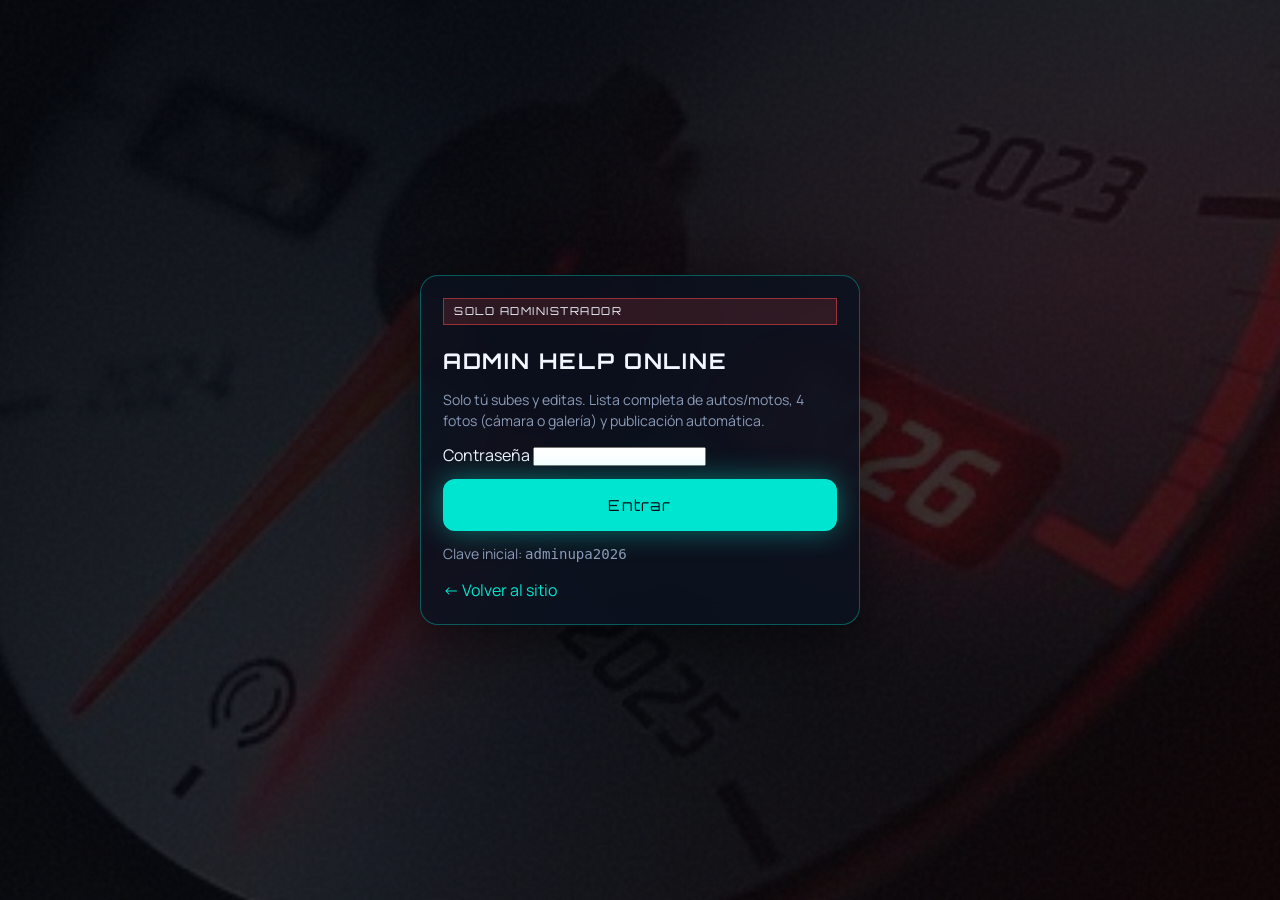
==== commit c2e79480: "Admin: lista editable, 4 fotos y cámara/galería - Inventario de autos/motos con filtros, miniatura y" ====
--- a/admin/index.html
+++ b/admin/index.html
@@ -20,7 +20,7 @@
     <form id="loginForm" class="admin-card login-card">
       <p class="admin-badge">SOLO ADMINISTRADOR</p>
       <h1>ADMIN HELP ONLINE</h1>
-      <p class="hint">Solo tú subes y editas ayudas. Autos/motos nuevos se crean solos. El cliente recibe un link específico y solo ve esa ficha.</p>
+      <p class="hint">Solo tú subes y editas. Lista completa de autos/motos, 4 fotos (cámara o galería) y publicación automática.</p>
       <label>Contraseña
         <input type="password" id="loginPass" autocomplete="current-password" required>
       </label>
@@ -34,19 +34,20 @@
     <header class="admin-top">
       <div>
         <p class="admin-badge">PANEL ADMINISTRADOR</p>
-        <strong>Subida rápida de ayudas</strong>
-        <span>Autos/Motos → marca → modelo → versión · fotos en orden 1·2·3 · EEPROM editable</span>
+        <strong>Subida y edición de ayudas</strong>
+        <span>Lista de todo lo publicado · añadir · editar · 4 fotos en orden</span>
       </div>
       <div class="admin-top-actions">
+        <button type="button" id="btnNew" class="btn btn-primary">+ Nueva ayuda</button>
         <button type="button" id="btnExport" class="btn btn-ghost">Exportar JSON</button>
         <button type="button" id="btnLogout" class="btn btn-ghost">Salir</button>
       </div>
     </header>
 
     <main class="admin-grid">
-      <section class="admin-card">
-        <h2 id="formTitle">Nueva ayuda / editar</h2>
-        <p class="muted tiny">Marca o modelo nuevos se crean en automático. Si el modelo ya existe, se agrega otra versión.</p>
+      <section class="admin-card" id="formCard">
+        <h2 id="formTitle">Nueva ayuda</h2>
+        <p class="muted tiny">Marca/modelo nuevos se crean solos. Usa <strong>Editar</strong> en la lista para cambiar fotos o EEPROM de algo ya subido.</p>
         <form id="entryForm" class="admin-form">
           <div class="form-row">
             <label>Categoría
@@ -56,81 +57,118 @@
               </select>
             </label>
             <label>Marca
-              <input id="fBrand" required placeholder="Ford / Yamaha">
+              <input id="fBrand" required placeholder="Ford / Yamaha" autocomplete="off">
             </label>
           </div>
           <div class="form-row">
             <label>Modelo
-              <input id="fModel" required placeholder="Fusion / MT-09">
+              <input id="fModel" required placeholder="Fusion / MT-09" autocomplete="off">
             </label>
             <label>Versión
-              <input id="fVersion" required value="Base" placeholder="Base / 2022 / Otra">
+              <input id="fVersion" required value="Base" placeholder="Base / 2022 / Otra" autocomplete="off">
             </label>
           </div>
 
           <h3 class="admin-sub">Datos técnicos (editables)</h3>
           <div class="form-row">
             <label>Memoria / EEPROM
-              <input id="fEeprom" placeholder="93C56 / 93C86 × 16">
+              <input id="fEeprom" placeholder="93C56 / 93C86 × 16" autocomplete="off">
             </label>
             <label>Programador
-              <input id="fProgrammer" value="UPA USB" placeholder="UPA USB">
+              <input id="fProgrammer" value="UPA USB" placeholder="UPA USB" autocomplete="off">
             </label>
           </div>
           <label>Tipo
-            <input id="fType" value="SERIAL EEPROM" placeholder="SERIAL EEPROM">
+            <input id="fType" value="SERIAL EEPROM" placeholder="SERIAL EEPROM" autocomplete="off">
           </label>
           <label>Notas (una por línea)
             <textarea id="fNotes" rows="3" placeholder="Nota 1"></textarea>
           </label>
 
-          <h3 class="admin-sub">Fotos en orden (obligatorio para publicar rápido)</h3>
-          <p class="muted tiny">Al elegir FOTO 1 se abre sola la FOTO 2, luego la 3. O suelta las 3 juntas abajo.</p>
+          <h3 class="admin-sub">Fotos en orden (cámara o galería)</h3>
+          <p class="muted tiny">FOTO 1 principal del auto/moto → 2 dashboard → 3 conexiones → 4 pin-out. Cada ranura tiene <strong>Galería</strong> y <strong>Cámara</strong>.</p>
 
           <label class="multi-drop">
-            <span>Soltar 3 fotos juntas (orden: dashboard → conexiones → pin-out)</span>
+            <span>O suelta / elige 4 fotos juntas (orden 1→2→3→4)</span>
             <input type="file" id="pMulti" accept="image/*" multiple>
           </label>
 
-          <div class="photo-grid">
-            <label class="photo-slot" data-slot="1">
+          <div class="photo-grid photo-grid-4">
+            <div class="photo-slot" data-slot="1" data-key="main">
               <span class="photo-num">FOTO 1</span>
+              <strong>Principal</strong>
+              <small>Auto o moto</small>
+              <img id="prevMain" class="preview" alt="">
+              <div class="photo-actions">
+                <button type="button" class="btn-photo" data-pick="gallery" data-target="pMainGallery">Galería</button>
+                <button type="button" class="btn-photo" data-pick="camera" data-target="pMainCamera">Cámara</button>
+              </div>
+              <input type="file" id="pMainGallery" class="file-hidden" accept="image/*">
+              <input type="file" id="pMainCamera" class="file-hidden" accept="image/*" capture="environment">
+              <span class="photo-status" id="stMain">Pendiente</span>
+            </div>
+
+            <div class="photo-slot" data-slot="2" data-key="dashboard">
+              <span class="photo-num">FOTO 2</span>
               <strong>Dashboard</strong>
               <small>Tablero</small>
-              <input type="file" id="pDashboard" accept="image/*">
               <img id="prevDashboard" class="preview" alt="">
+              <div class="photo-actions">
+                <button type="button" class="btn-photo" data-pick="gallery" data-target="pDashGallery">Galería</button>
+                <button type="button" class="btn-photo" data-pick="camera" data-target="pDashCamera">Cámara</button>
+              </div>
+              <input type="file" id="pDashGallery" class="file-hidden" accept="image/*">
+              <input type="file" id="pDashCamera" class="file-hidden" accept="image/*" capture="environment">
               <span class="photo-status" id="stDashboard">Pendiente</span>
-            </label>
-            <label class="photo-slot" data-slot="2">
-              <span class="photo-num">FOTO 2</span>
+            </div>
+
+            <div class="photo-slot" data-slot="3" data-key="connection">
+              <span class="photo-num">FOTO 3</span>
               <strong>Conexiones</strong>
               <small>Cableado / pin</small>
-              <input type="file" id="pConnection" accept="image/*">
               <img id="prevConnection" class="preview" alt="">
+              <div class="photo-actions">
+                <button type="button" class="btn-photo" data-pick="gallery" data-target="pConnGallery">Galería</button>
+                <button type="button" class="btn-photo" data-pick="camera" data-target="pConnCamera">Cámara</button>
+              </div>
+              <input type="file" id="pConnGallery" class="file-hidden" accept="image/*">
+              <input type="file" id="pConnCamera" class="file-hidden" accept="image/*" capture="environment">
               <span class="photo-status" id="stConnection">Pendiente</span>
-            </label>
-            <label class="photo-slot" data-slot="3">
-              <span class="photo-num">FOTO 3</span>
-              <strong>Pin-out encendido</strong>
+            </div>
+
+            <div class="photo-slot" data-slot="4" data-key="ignition">
+              <span class="photo-num">FOTO 4</span>
+              <strong>Pin-out</strong>
               <small>Encendido / EEPROM</small>
-              <input type="file" id="pIgnition" accept="image/*">
               <img id="prevIgnition" class="preview" alt="">
+              <div class="photo-actions">
+                <button type="button" class="btn-photo" data-pick="gallery" data-target="pIgnGallery">Galería</button>
+                <button type="button" class="btn-photo" data-pick="camera" data-target="pIgnCamera">Cámara</button>
+              </div>
+              <input type="file" id="pIgnGallery" class="file-hidden" accept="image/*">
+              <input type="file" id="pIgnCamera" class="file-hidden" accept="image/*" capture="environment">
               <span class="photo-status" id="stIgnition">Pendiente</span>
-            </label>
+            </div>
           </div>
 
           <div class="form-actions">
-            <button type="submit" class="btn btn-primary" id="btnPublish">Publicar ayuda automáticamente</button>
+            <button type="submit" class="btn btn-primary" id="btnPublish">Publicar / guardar automáticamente</button>
             <button type="button" id="btnClear" class="btn btn-ghost">Limpiar</button>
           </div>
           <p id="formMsg" class="form-msg" hidden></p>
         </form>
       </section>
 
-      <section class="admin-card">
-        <h2>Catálogo publicado</h2>
-        <p class="muted">Edita cualquier ficha o copia el <strong>link cliente</strong> (solo esa unidad).</p>
+      <section class="admin-card inventory-card">
+        <h2>Lista de ayudas publicadas</h2>
+        <p class="muted">Todo lo que has añadido (autos y motos). Pulsa <strong>Editar</strong> para cambiar fotos o datos.</p>
+        <div class="inv-filters">
+          <button type="button" class="inv-filter is-active" data-filter="all">Todas</button>
+          <button type="button" class="inv-filter" data-filter="autos">Autos</button>
+          <button type="button" class="inv-filter" data-filter="motos">Motos</button>
+        </div>
         <div id="catalogTree" class="catalog-tree"></div>
+        <p id="invEmpty" class="muted" hidden>Aún no hay ayudas. Usa el formulario para añadir la primera.</p>
         <hr>
         <h3>Cambiar contraseña</h3>
         <form id="passForm" class="admin-form compact">
@@ -139,7 +177,7 @@
           </label>
           <button type="submit" class="btn btn-ghost">Actualizar clave</button>
         </form>
-        <p class="muted tiny">Al publicar se descarga el JSON de esa ayuda → súbelo a <code>data/help/...</code>. Exporta también <code>catalog.json</code> para respaldo.</p>
+        <p class="muted tiny">Al guardar se descarga el JSON de esa ayuda → súbelo a <code>data/help/...</code>. Exporta también <code>catalog.json</code>.</p>
       </section>
     </main>
   </div>
--- a/assets/css/admin.css
+++ b/assets/css/admin.css
@@ -64,12 +64,12 @@
 .hint, .muted { color: var(--text-muted); font-size: 0.88rem; }
 .tiny { font-size: 0.8rem; }
 .back-quiet { color: var(--accent); text-decoration: none; }
-.admin-app { width: min(1100px, calc(100% - 24px)); margin: 0 auto; padding: 20px 0 48px; }
+.admin-app { width: min(1180px, calc(100% - 24px)); margin: 0 auto; padding: 20px 0 48px; }
 .admin-top { display: flex; justify-content: space-between; gap: 16px; align-items: flex-start; margin-bottom: 18px; }
 .admin-top strong { display: block; font-family: var(--font-display); letter-spacing: 0.08em; font-size: 1.2rem; }
 .admin-top span { color: var(--text-muted); font-size: 0.9rem; }
 .admin-top-actions { display: flex; gap: 8px; flex-wrap: wrap; }
-.admin-grid { display: grid; grid-template-columns: 1.25fr 0.75fr; gap: 16px; }
+.admin-grid { display: grid; grid-template-columns: 1.2fr 0.8fr; gap: 16px; }
 .admin-form { display: grid; gap: 12px; }
 .admin-form.compact { gap: 8px; }
 .admin-form label { display: grid; gap: 6px; font-size: 0.85rem; color: var(--text-muted); }
@@ -90,14 +90,16 @@
 .multi-drop span { display: block; margin-bottom: 8px; color: var(--text); font-size: 0.86rem; }
 .multi-drop input { font-size: 0.8rem; }
 
-.photo-grid { display: grid; grid-template-columns: repeat(3, 1fr); gap: 10px; }
+.photo-grid { display: grid; grid-template-columns: repeat(2, 1fr); gap: 10px; }
+.photo-grid-4 { grid-template-columns: repeat(2, 1fr); }
 .photo-slot {
   position: relative;
+  display: grid;
+  gap: 4px;
   border: 1px solid var(--line);
   border-radius: 14px;
   padding: 12px;
   background: var(--bg-elevated);
-  gap: 4px !important;
   transition: border-color 0.2s ease, box-shadow 0.2s ease;
 }
 .photo-slot.is-ready {
@@ -116,8 +118,31 @@
 }
 .photo-slot strong { color: var(--text); font-size: 0.92rem; }
 .photo-slot small { color: var(--text-dim); font-size: 0.75rem; }
+.photo-actions { display: flex; gap: 6px; margin-top: 6px; flex-wrap: wrap; }
+.btn-photo {
+  flex: 1;
+  min-width: 72px;
+  border: 1px solid var(--line);
+  background: var(--bg-panel);
+  color: var(--text);
+  border-radius: 10px;
+  padding: 8px 10px;
+  font: inherit;
+  font-size: 0.78rem;
+  letter-spacing: 0.04em;
+  cursor: pointer;
+}
+.btn-photo:hover { border-color: var(--accent); color: var(--accent); }
+.file-hidden {
+  position: absolute !important;
+  width: 1px !important;
+  height: 1px !important;
+  opacity: 0 !important;
+  pointer-events: none !important;
+  overflow: hidden !important;
+}
 .photo-status {
-  margin-top: 6px;
+  margin-top: 4px;
   font-size: 0.72rem;
   letter-spacing: 0.06em;
   text-transform: uppercase;
@@ -125,17 +150,68 @@
 }
 .photo-slot.is-ready .photo-status { color: var(--accent); }
 
-.preview { display: none; width: 100%; max-height: 110px; object-fit: cover; border-radius: 10px; margin-top: 8px; border: 1px solid var(--line); }
+.preview { display: none; width: 100%; max-height: 120px; object-fit: cover; border-radius: 10px; margin-top: 6px; border: 1px solid var(--line); }
 .preview.show, .preview[src] { display: block; }
 .form-actions { display: flex; gap: 10px; flex-wrap: wrap; }
 .form-msg { color: var(--accent); font-weight: 700; line-height: 1.45; }
-.catalog-tree { display: grid; gap: 10px; max-height: 560px; overflow: auto; }
-.tree-brand { border: 1px solid var(--line); border-radius: 12px; padding: 10px 12px; background: var(--bg-elevated); }
-.tree-brand strong { font-family: var(--font-display); letter-spacing: 0.06em; }
-.tree-model { margin: 8px 0 0 10px; padding-left: 10px; border-left: 2px solid var(--line); }
-.tree-version { margin-top: 8px; font-size: 0.88rem; color: var(--text-muted); display: grid; gap: 6px; }
-.tree-version a { color: var(--accent); }
-.tree-actions { display: flex; flex-wrap: wrap; gap: 6px; }
+
+.inventory-card { align-self: start; }
+.inv-filters { display: flex; gap: 6px; flex-wrap: wrap; margin: 8px 0 12px; }
+.inv-filter {
+  border: 1px solid var(--line);
+  background: transparent;
+  color: var(--text-muted);
+  border-radius: 999px;
+  padding: 6px 12px;
+  font: inherit;
+  font-size: 0.78rem;
+  cursor: pointer;
+}
+.inv-filter.is-active, .inv-filter:hover {
+  border-color: var(--accent);
+  color: var(--accent);
+  background: color-mix(in srgb, var(--accent) 10%, transparent);
+}
+.catalog-tree { display: grid; gap: 12px; max-height: 720px; overflow: auto; }
+.inv-cat h3 {
+  margin: 0 0 8px;
+  font-family: var(--font-display);
+  letter-spacing: 0.1em;
+  font-size: 0.85rem;
+  color: var(--text-muted);
+}
+.inv-item {
+  display: grid;
+  grid-template-columns: 72px 1fr;
+  gap: 10px;
+  border: 1px solid var(--line);
+  border-radius: 14px;
+  padding: 10px;
+  background: var(--bg-elevated);
+  margin-bottom: 8px;
+}
+.inv-thumb {
+  width: 72px;
+  height: 72px;
+  border-radius: 10px;
+  overflow: hidden;
+  border: 1px solid var(--line);
+  background: #000;
+}
+.inv-thumb img { width: 100%; height: 100%; object-fit: cover; }
+.inv-thumb--empty {
+  display: grid;
+  place-items: center;
+  font-size: 0.65rem;
+  color: var(--text-dim);
+  text-align: center;
+  padding: 4px;
+}
+.inv-body { display: grid; gap: 4px; align-content: start; }
+.inv-body strong { font-size: 0.92rem; }
+.inv-body > span { color: var(--text-muted); font-size: 0.8rem; }
+.tree-actions { display: flex; flex-wrap: wrap; gap: 6px; margin-top: 4px; }
+.tree-actions a { color: var(--accent); font-size: 0.78rem; align-self: center; }
 .copy-help, .edit-help {
   border: 1px solid var(--line);
   background: var(--bg-panel);
@@ -147,6 +223,11 @@
   cursor: pointer;
 }
 .copy-help:hover, .edit-help:hover { border-color: var(--accent); color: var(--accent); }
+.edit-help {
+  border-color: color-mix(in srgb, var(--accent) 40%, var(--line));
+  color: var(--accent);
+}
+
 .btn {
   display: inline-flex; align-items: center; justify-content: center;
   border-radius: 12px; border: 1px solid transparent;
@@ -163,5 +244,6 @@
 }
 
 @media (max-width: 900px) {
-  .admin-grid, .form-row, .photo-grid { grid-template-columns: 1fr; }
-}
+  .admin-grid, .form-row { grid-template-columns: 1fr; }
+  .photo-grid-4 { grid-template-columns: 1fr; }
+}
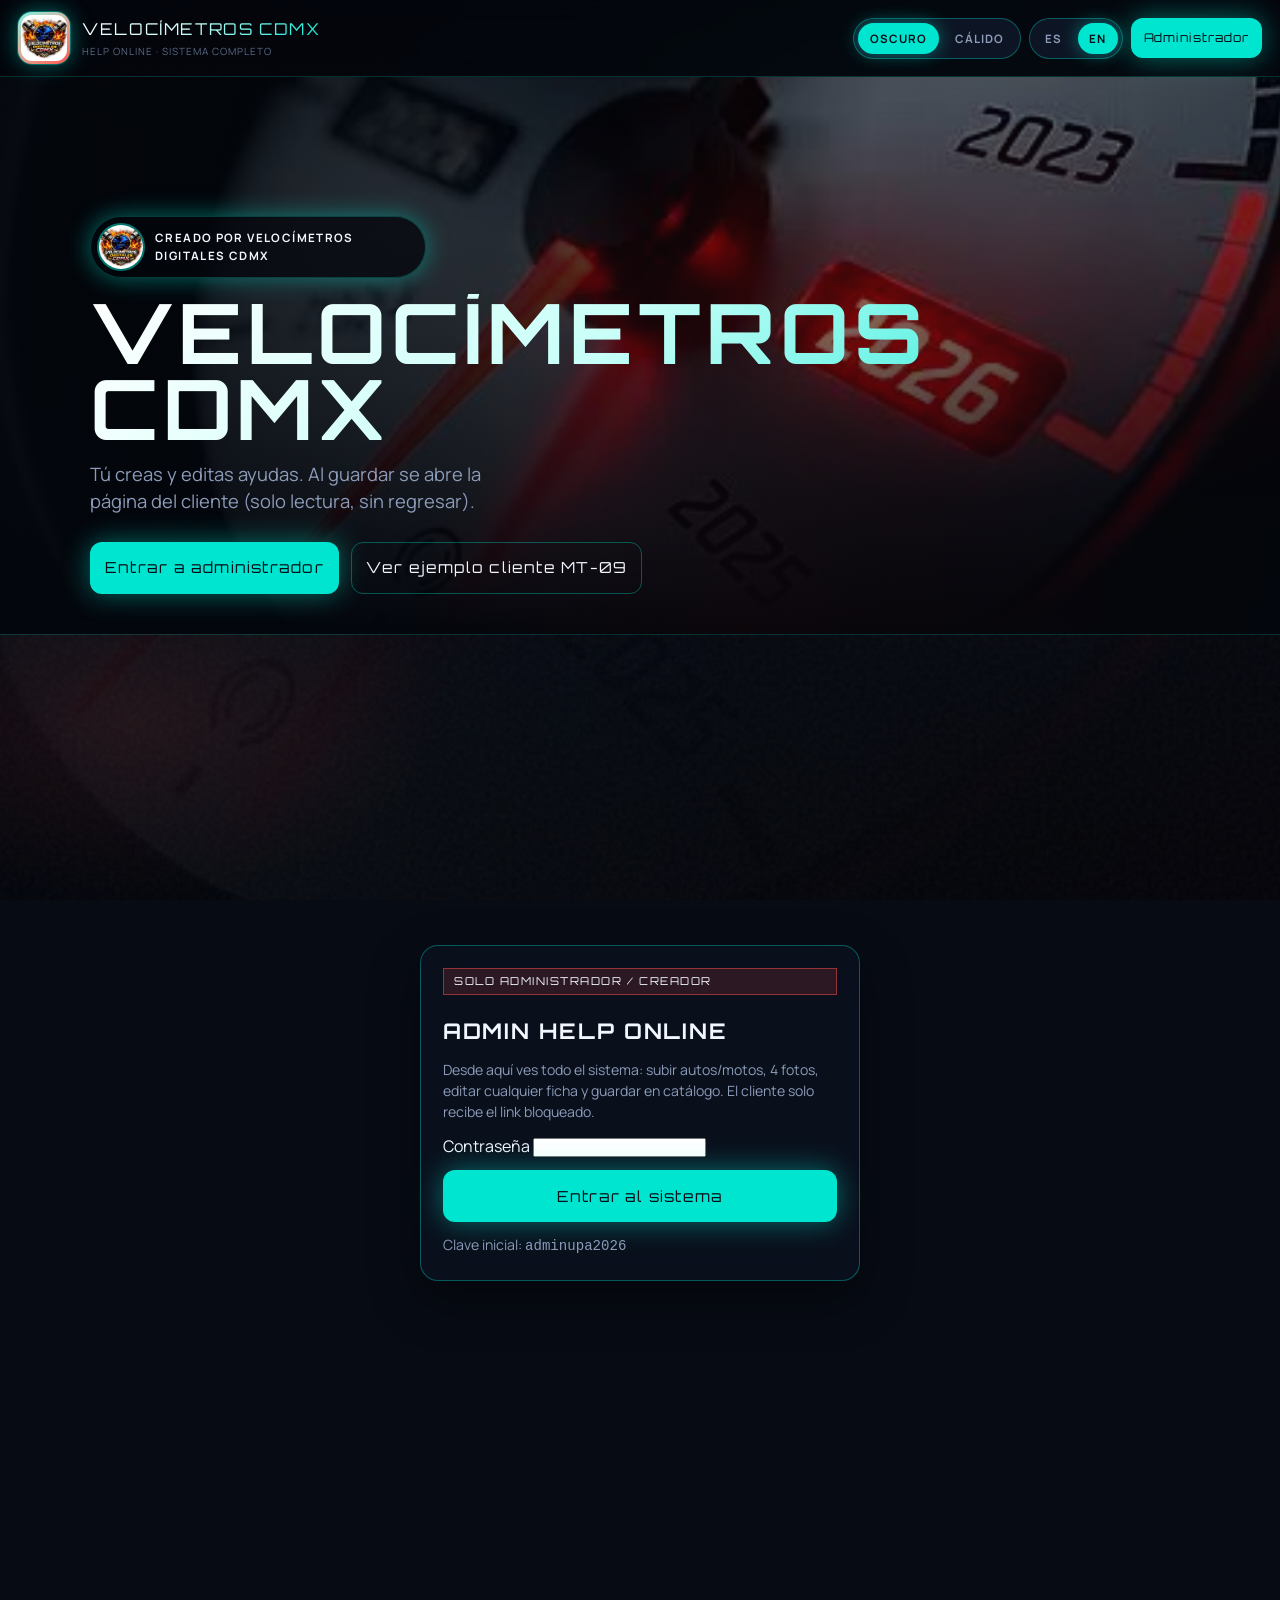
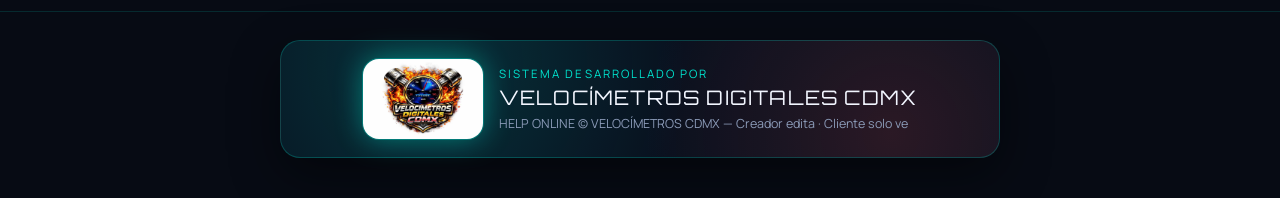
==== commit f01ef061: "Admin en la página inicial y Guardar abre la ayuda bloqueada - Hub creador en / con login, lista y e" ====
--- a/admin/index.html
+++ b/admin/index.html
@@ -1,188 +1,12 @@
 <!DOCTYPE html>
-<html lang="es" data-theme="dark">
+<html lang="es">
 <head>
   <meta charset="UTF-8">
-  <meta name="viewport" content="width=device-width, initial-scale=1.0">
-  <meta name="robots" content="noindex,nofollow">
-  <title>Admin · HELP ONLINE</title>
-  <link rel="stylesheet" href="../assets/css/site.css">
-  <link rel="stylesheet" href="../assets/css/admin.css">
-  <script>
-    (function(){try{var t=localStorage.getItem('vcdmx-theme');if(t==='warm'||t==='dark')document.documentElement.setAttribute('data-theme',t);}catch(e){}})();
-  </script>
+  <meta http-equiv="refresh" content="0; url=../#administrador">
+  <title>Admin → Inicio</title>
+  <script>location.replace('../#administrador');</script>
 </head>
-<body class="admin-body">
-  <div class="admin-bg" aria-hidden="true">
-    <img src="../assets/img/velocimetro-2026.jpg" alt="">
-  </div>
-
-  <div id="loginGate" class="admin-gate">
-    <form id="loginForm" class="admin-card login-card">
-      <p class="admin-badge">SOLO ADMINISTRADOR</p>
-      <h1>ADMIN HELP ONLINE</h1>
-      <p class="hint">Solo tú subes y editas. Lista completa de autos/motos, 4 fotos (cámara o galería) y publicación automática.</p>
-      <label>Contraseña
-        <input type="password" id="loginPass" autocomplete="current-password" required>
-      </label>
-      <button type="submit" class="btn btn-primary">Entrar</button>
-      <p class="hint">Clave inicial: <code>adminupa2026</code></p>
-      <a class="back-quiet" href="../">← Volver al sitio</a>
-    </form>
-  </div>
-
-  <div id="adminApp" class="admin-app" hidden>
-    <header class="admin-top">
-      <div>
-        <p class="admin-badge">PANEL ADMINISTRADOR</p>
-        <strong>Subida y edición de ayudas</strong>
-        <span>Lista de todo lo publicado · añadir · editar · 4 fotos en orden</span>
-      </div>
-      <div class="admin-top-actions">
-        <button type="button" id="btnNew" class="btn btn-primary">+ Nueva ayuda</button>
-        <button type="button" id="btnExport" class="btn btn-ghost">Exportar JSON</button>
-        <button type="button" id="btnLogout" class="btn btn-ghost">Salir</button>
-      </div>
-    </header>
-
-    <main class="admin-grid">
-      <section class="admin-card" id="formCard">
-        <h2 id="formTitle">Nueva ayuda</h2>
-        <p class="muted tiny">Marca/modelo nuevos se crean solos. Usa <strong>Editar</strong> en la lista para cambiar fotos o EEPROM de algo ya subido.</p>
-        <form id="entryForm" class="admin-form">
-          <div class="form-row">
-            <label>Categoría
-              <select id="fCategory" required>
-                <option value="autos">AUTOS</option>
-                <option value="motos">MOTOS</option>
-              </select>
-            </label>
-            <label>Marca
-              <input id="fBrand" required placeholder="Ford / Yamaha" autocomplete="off">
-            </label>
-          </div>
-          <div class="form-row">
-            <label>Modelo
-              <input id="fModel" required placeholder="Fusion / MT-09" autocomplete="off">
-            </label>
-            <label>Versión
-              <input id="fVersion" required value="Base" placeholder="Base / 2022 / Otra" autocomplete="off">
-            </label>
-          </div>
-
-          <h3 class="admin-sub">Datos técnicos (editables)</h3>
-          <div class="form-row">
-            <label>Memoria / EEPROM
-              <input id="fEeprom" placeholder="93C56 / 93C86 × 16" autocomplete="off">
-            </label>
-            <label>Programador
-              <input id="fProgrammer" value="UPA USB" placeholder="UPA USB" autocomplete="off">
-            </label>
-          </div>
-          <label>Tipo
-            <input id="fType" value="SERIAL EEPROM" placeholder="SERIAL EEPROM" autocomplete="off">
-          </label>
-          <label>Notas (una por línea)
-            <textarea id="fNotes" rows="3" placeholder="Nota 1"></textarea>
-          </label>
-
-          <h3 class="admin-sub">Fotos en orden (cámara o galería)</h3>
-          <p class="muted tiny">FOTO 1 principal del auto/moto → 2 dashboard → 3 conexiones → 4 pin-out. Cada ranura tiene <strong>Galería</strong> y <strong>Cámara</strong>.</p>
-
-          <label class="multi-drop">
-            <span>O suelta / elige 4 fotos juntas (orden 1→2→3→4)</span>
-            <input type="file" id="pMulti" accept="image/*" multiple>
-          </label>
-
-          <div class="photo-grid photo-grid-4">
-            <div class="photo-slot" data-slot="1" data-key="main">
-              <span class="photo-num">FOTO 1</span>
-              <strong>Principal</strong>
-              <small>Auto o moto</small>
-              <img id="prevMain" class="preview" alt="">
-              <div class="photo-actions">
-                <button type="button" class="btn-photo" data-pick="gallery" data-target="pMainGallery">Galería</button>
-                <button type="button" class="btn-photo" data-pick="camera" data-target="pMainCamera">Cámara</button>
-              </div>
-              <input type="file" id="pMainGallery" class="file-hidden" accept="image/*">
-              <input type="file" id="pMainCamera" class="file-hidden" accept="image/*" capture="environment">
-              <span class="photo-status" id="stMain">Pendiente</span>
-            </div>
-
-            <div class="photo-slot" data-slot="2" data-key="dashboard">
-              <span class="photo-num">FOTO 2</span>
-              <strong>Dashboard</strong>
-              <small>Tablero</small>
-              <img id="prevDashboard" class="preview" alt="">
-              <div class="photo-actions">
-                <button type="button" class="btn-photo" data-pick="gallery" data-target="pDashGallery">Galería</button>
-                <button type="button" class="btn-photo" data-pick="camera" data-target="pDashCamera">Cámara</button>
-              </div>
-              <input type="file" id="pDashGallery" class="file-hidden" accept="image/*">
-              <input type="file" id="pDashCamera" class="file-hidden" accept="image/*" capture="environment">
-              <span class="photo-status" id="stDashboard">Pendiente</span>
-            </div>
-
-            <div class="photo-slot" data-slot="3" data-key="connection">
-              <span class="photo-num">FOTO 3</span>
-              <strong>Conexiones</strong>
-              <small>Cableado / pin</small>
-              <img id="prevConnection" class="preview" alt="">
-              <div class="photo-actions">
-                <button type="button" class="btn-photo" data-pick="gallery" data-target="pConnGallery">Galería</button>
-                <button type="button" class="btn-photo" data-pick="camera" data-target="pConnCamera">Cámara</button>
-              </div>
-              <input type="file" id="pConnGallery" class="file-hidden" accept="image/*">
-              <input type="file" id="pConnCamera" class="file-hidden" accept="image/*" capture="environment">
-              <span class="photo-status" id="stConnection">Pendiente</span>
-            </div>
-
-            <div class="photo-slot" data-slot="4" data-key="ignition">
-              <span class="photo-num">FOTO 4</span>
-              <strong>Pin-out</strong>
-              <small>Encendido / EEPROM</small>
-              <img id="prevIgnition" class="preview" alt="">
-              <div class="photo-actions">
-                <button type="button" class="btn-photo" data-pick="gallery" data-target="pIgnGallery">Galería</button>
-                <button type="button" class="btn-photo" data-pick="camera" data-target="pIgnCamera">Cámara</button>
-              </div>
-              <input type="file" id="pIgnGallery" class="file-hidden" accept="image/*">
-              <input type="file" id="pIgnCamera" class="file-hidden" accept="image/*" capture="environment">
-              <span class="photo-status" id="stIgnition">Pendiente</span>
-            </div>
-          </div>
-
-          <div class="form-actions">
-            <button type="submit" class="btn btn-primary" id="btnPublish">Publicar / guardar automáticamente</button>
-            <button type="button" id="btnClear" class="btn btn-ghost">Limpiar</button>
-          </div>
-          <p id="formMsg" class="form-msg" hidden></p>
-        </form>
-      </section>
-
-      <section class="admin-card inventory-card">
-        <h2>Lista de ayudas publicadas</h2>
-        <p class="muted">Todo lo que has añadido (autos y motos). Pulsa <strong>Editar</strong> para cambiar fotos o datos.</p>
-        <div class="inv-filters">
-          <button type="button" class="inv-filter is-active" data-filter="all">Todas</button>
-          <button type="button" class="inv-filter" data-filter="autos">Autos</button>
-          <button type="button" class="inv-filter" data-filter="motos">Motos</button>
-        </div>
-        <div id="catalogTree" class="catalog-tree"></div>
-        <p id="invEmpty" class="muted" hidden>Aún no hay ayudas. Usa el formulario para añadir la primera.</p>
-        <hr>
-        <h3>Cambiar contraseña</h3>
-        <form id="passForm" class="admin-form compact">
-          <label>Nueva contraseña
-            <input type="password" id="newPass" minlength="6" required>
-          </label>
-          <button type="submit" class="btn btn-ghost">Actualizar clave</button>
-        </form>
-        <p class="muted tiny">Al guardar se descarga el JSON de esa ayuda → súbelo a <code>data/help/...</code>. Exporta también <code>catalog.json</code>.</p>
-      </section>
-    </main>
-  </div>
-
-  <script src="../assets/js/catalog.js"></script>
-  <script src="../assets/js/admin.js"></script>
+<body>
+  <p><a href="../#administrador">Ir al administrador en la página inicial</a></p>
 </body>
 </html>
